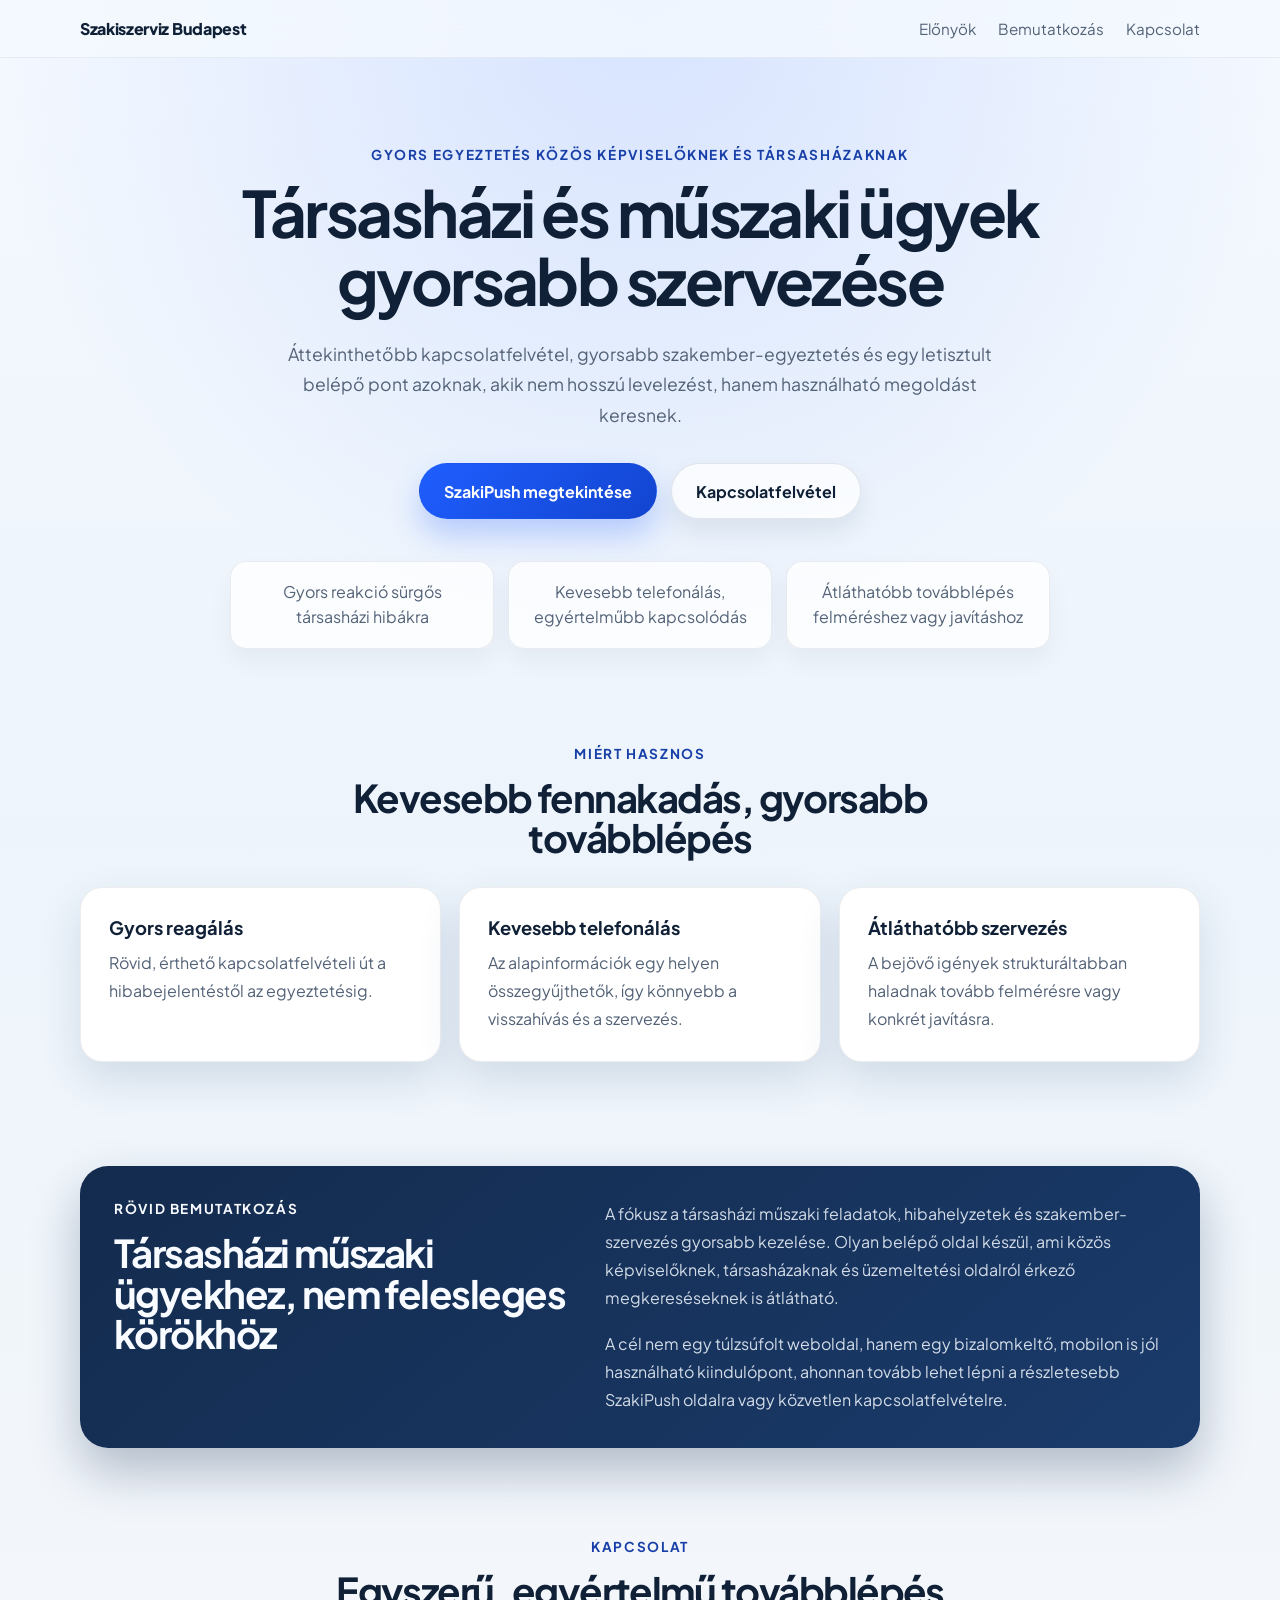
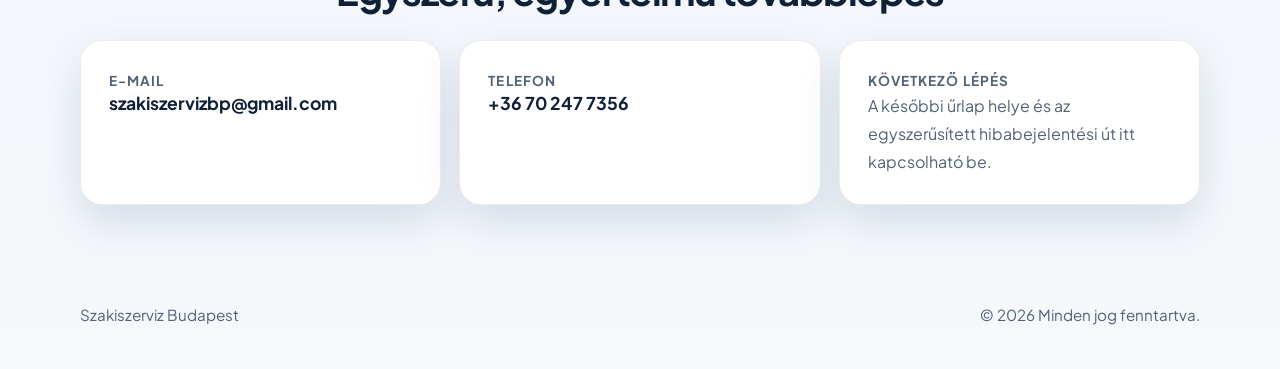
==== index.html @ 0ad92636 "Finalize initial user site for borsiimre60.github.io" ====
<!DOCTYPE html>
<html lang="hu">
<head>
  <meta charset="UTF-8">
  <meta name="viewport" content="width=device-width, initial-scale=1.0">
  <title>Szakiszerviz Budapest | Társasházi műszaki ügyek gyorsabb szervezése</title>
  <meta name="description" content="Letisztult bemutatkozó oldal közös képviselőknek, társasházaknak és gyors szakember-egyeztetéshez.">
  <link rel="preconnect" href="https://fonts.googleapis.com">
  <link rel="preconnect" href="https://fonts.gstatic.com" crossorigin>
  <link href="https://fonts.googleapis.com/css2?family=Plus+Jakarta+Sans:wght@400;500;600;700;800&display=swap" rel="stylesheet">
  <link rel="stylesheet" href="assets/css/style.css">
  <script defer src="assets/js/main.js"></script>
</head>
<body>
  <div class="page-shell">
    <header class="site-header">
      <div class="container header-row">
        <a class="brand" href="#hero">Szakiszerviz Budapest</a>
        <nav class="header-nav" aria-label="Fő navigáció">
          <a href="#elonyok">Előnyök</a>
          <a href="#bemutatkozas">Bemutatkozás</a>
          <a href="#kapcsolat">Kapcsolat</a>
        </nav>
      </div>
    </header>

    <main>
      <section class="hero" id="hero">
        <div class="container hero-inner">
          <p class="eyebrow">Gyors egyeztetés közös képviselőknek és társasházaknak</p>
          <h1>Társasházi és műszaki ügyek gyorsabb szervezése</h1>
          <p class="hero-copy">
            Áttekinthetőbb kapcsolatfelvétel, gyorsabb szakember-egyeztetés és egy letisztult belépő pont
            azoknak, akik nem hosszú levelezést, hanem használható megoldást keresnek.
          </p>

          <div class="hero-actions">
            <a class="button button-primary" data-link="szakipush" href="https://borsiimre60.github.io/szakipush-web/">SzakiPush megtekintése</a>
            <a class="button button-secondary" href="#kapcsolat">Kapcsolatfelvétel</a>
          </div>

          <ul class="hero-points" aria-label="Főbb előnyök">
            <li>Gyors reakció sürgős társasházi hibákra</li>
            <li>Kevesebb telefonálás, egyértelműbb kapcsolódás</li>
            <li>Átláthatóbb továbblépés felméréshez vagy javításhoz</li>
          </ul>
        </div>
      </section>

      <section class="section" id="elonyok">
        <div class="container">
          <div class="section-heading">
            <p class="section-label">Miért hasznos</p>
            <h2>Kevesebb fennakadás, gyorsabb továbblépés</h2>
          </div>

          <div class="feature-grid">
            <article class="feature-card">
              <h3>Gyors reagálás</h3>
              <p>Rövid, érthető kapcsolatfelvételi út a hibabejelentéstől az egyeztetésig.</p>
            </article>
            <article class="feature-card">
              <h3>Kevesebb telefonálás</h3>
              <p>Az alapinformációk egy helyen összegyűjthetők, így könnyebb a visszahívás és a szervezés.</p>
            </article>
            <article class="feature-card">
              <h3>Átláthatóbb szervezés</h3>
              <p>A bejövő igények strukturáltabban haladnak tovább felmérésre vagy konkrét javításra.</p>
            </article>
          </div>
        </div>
      </section>

      <section class="section section-contrast" id="bemutatkozas">
        <div class="container intro-grid">
          <div>
            <p class="section-label">Rövid bemutatkozás</p>
            <h2>Társasházi műszaki ügyekhez, nem felesleges körökhöz</h2>
          </div>
          <div class="intro-copy">
            <p>
              A fókusz a társasházi műszaki feladatok, hibahelyzetek és szakember-szervezés gyorsabb
              kezelése. Olyan belépő oldal készül, ami közös képviselőknek, társasházaknak és
              üzemeltetési oldalról érkező megkereséseknek is átlátható.
            </p>
            <p>
              A cél nem egy túlzsúfolt weboldal, hanem egy bizalomkeltő, mobilon is jól használható
              kiindulópont, ahonnan tovább lehet lépni a részletesebb SzakiPush oldalra vagy
              közvetlen kapcsolatfelvételre.
            </p>
          </div>
        </div>
      </section>

      <section class="section" id="kapcsolat">
        <div class="container">
          <div class="section-heading">
            <p class="section-label">Kapcsolat</p>
            <h2>Egyszerű, egyértelmű továbblépés</h2>
          </div>

          <div class="contact-grid">
            <article class="contact-card">
              <p class="contact-label">E-mail</p>
              <a href="mailto:szakiszervizbp@gmail.com">szakiszervizbp@gmail.com</a>
            </article>
            <article class="contact-card">
              <p class="contact-label">Telefon</p>
              <a href="tel:+36702477356">+36 70 247 7356</a>
            </article>
            <article class="contact-card">
              <p class="contact-label">Következő lépés</p>
              <p>A későbbi űrlap helye és az egyszerűsített hibabejelentési út itt kapcsolható be.</p>
            </article>
          </div>
        </div>
      </section>
    </main>

    <footer class="site-footer">
      <div class="container footer-row">
        <p>Szakiszerviz Budapest</p>
        <p>&copy; <span id="current-year"></span> Minden jog fenntartva.</p>
      </div>
    </footer>
  </div>
</body>
</html>
---- assets/css/style.css ----
html {
  scroll-behavior: smooth;
}

:root {
  --bg: #edf4fb;
  --bg-soft: #f7fafc;
  --surface: #ffffff;
  --surface-strong: #0f274a;
  --text: #102036;
  --muted: #536277;
  --line: rgba(16, 32, 54, 0.08);
  --primary: #1f5eff;
  --primary-dark: #173fa7;
  --secondary: #e4edf9;
  --shadow: 0 18px 42px rgba(31, 61, 116, 0.14);
  --radius-xl: 28px;
  --radius-lg: 22px;
  --radius-md: 16px;
  --container: 1120px;
}

* {
  box-sizing: border-box;
}

body {
  margin: 0;
  font-family: "Plus Jakarta Sans", "Segoe UI", sans-serif;
  color: var(--text);
  background:
    radial-gradient(circle at top, rgba(108, 151, 255, 0.22), transparent 32%),
    linear-gradient(180deg, #f5f9ff 0%, var(--bg) 42%, #f6f8fb 100%);
}

a {
  color: inherit;
}

.page-shell {
  min-height: 100vh;
}

.container {
  width: min(calc(100% - 40px), var(--container));
  margin: 0 auto;
}

.site-header {
  position: sticky;
  top: 0;
  z-index: 10;
  backdrop-filter: blur(14px);
  background: rgba(245, 249, 255, 0.82);
  border-bottom: 1px solid rgba(16, 32, 54, 0.06);
}

.header-row {
  display: flex;
  align-items: center;
  justify-content: space-between;
  gap: 20px;
  padding: 18px 0;
}

.brand {
  font-weight: 800;
  text-decoration: none;
  letter-spacing: -0.02em;
}

.header-nav {
  display: flex;
  gap: 22px;
}

.header-nav a {
  color: var(--muted);
  font-size: 0.95rem;
  text-decoration: none;
}

.hero {
  padding: 88px 0 54px;
}

.hero-inner {
  max-width: 820px;
  text-align: center;
}

.eyebrow,
.section-label {
  margin: 0 0 16px;
  color: var(--primary-dark);
  font-size: 0.85rem;
  font-weight: 700;
  letter-spacing: 0.12em;
  text-transform: uppercase;
}

.hero h1,
.section-heading h2,
.intro-grid h2 {
  margin: 0;
  letter-spacing: -0.04em;
  line-height: 1.06;
}

.hero h1 {
  font-size: clamp(2.4rem, 5vw, 4.8rem);
}

.hero-copy {
  max-width: 720px;
  margin: 24px auto 0;
  color: var(--muted);
  font-size: 1.1rem;
  line-height: 1.75;
}

.hero-actions {
  display: flex;
  flex-wrap: wrap;
  justify-content: center;
  gap: 14px;
  margin-top: 32px;
}

.button {
  display: inline-flex;
  align-items: center;
  justify-content: center;
  min-height: 56px;
  padding: 0 24px;
  border-radius: 999px;
  border: 1px solid transparent;
  font-weight: 700;
  text-decoration: none;
  transition: transform 160ms ease, box-shadow 160ms ease, background-color 160ms ease;
}

.button:hover,
.button:focus-visible {
  transform: translateY(-1px);
}

.button-primary {
  color: #ffffff;
  background: linear-gradient(135deg, var(--primary) 0%, #1244cf 100%);
  box-shadow: 0 16px 30px rgba(31, 94, 255, 0.26);
}

.button-secondary {
  color: var(--text);
  background: rgba(255, 255, 255, 0.72);
  border-color: rgba(16, 32, 54, 0.1);
  box-shadow: 0 12px 24px rgba(16, 32, 54, 0.08);
}

.hero-points {
  display: grid;
  grid-template-columns: repeat(3, minmax(0, 1fr));
  gap: 14px;
  padding: 0;
  margin: 42px 0 0;
  list-style: none;
}

.hero-points li {
  padding: 18px 20px;
  border: 1px solid var(--line);
  border-radius: var(--radius-md);
  background: rgba(255, 255, 255, 0.76);
  box-shadow: 0 12px 24px rgba(16, 32, 54, 0.05);
  color: var(--muted);
  line-height: 1.55;
}

.section {
  padding: 42px 0 48px;
}

.section-contrast {
  padding-top: 56px;
}

.section-heading {
  text-align: center;
  max-width: 700px;
  margin: 0 auto 28px;
}

.section-heading h2,
.intro-grid h2 {
  font-size: clamp(1.9rem, 3vw, 3rem);
}

.feature-grid,
.contact-grid {
  display: grid;
  grid-template-columns: repeat(3, minmax(0, 1fr));
  gap: 18px;
}

.feature-card,
.contact-card {
  padding: 28px;
  border: 1px solid var(--line);
  border-radius: var(--radius-lg);
  background: var(--surface);
  box-shadow: var(--shadow);
}

.feature-card h3 {
  margin: 0 0 10px;
  font-size: 1.15rem;
}

.feature-card p,
.contact-card p,
.intro-copy p {
  margin: 0;
  color: var(--muted);
  line-height: 1.75;
}

.intro-grid {
  display: grid;
  grid-template-columns: minmax(0, 0.9fr) minmax(0, 1.1fr);
  gap: 32px;
  padding: 34px;
  border-radius: var(--radius-xl);
  background:
    linear-gradient(140deg, rgba(15, 39, 74, 0.98) 0%, rgba(22, 55, 104, 0.98) 100%);
  box-shadow: 0 24px 50px rgba(15, 39, 74, 0.28);
}

.intro-grid .section-label,
.intro-grid h2 {
  color: #f8fbff;
}

.intro-copy p {
  color: rgba(236, 242, 249, 0.88);
}

.intro-copy p + p {
  margin-top: 18px;
}

.contact-label {
  margin-bottom: 10px;
  font-size: 0.85rem;
  font-weight: 700;
  color: var(--primary-dark);
  text-transform: uppercase;
  letter-spacing: 0.08em;
}

.contact-card a {
  font-size: 1.1rem;
  font-weight: 700;
  text-decoration: none;
}

.site-footer {
  padding: 22px 0 30px;
}

.footer-row {
  display: flex;
  justify-content: space-between;
  gap: 18px;
  padding-top: 14px;
  color: var(--muted);
  font-size: 0.95rem;
}

@media (max-width: 900px) {
  .hero-points,
  .feature-grid,
  .contact-grid,
  .intro-grid {
    grid-template-columns: 1fr;
  }

  .header-row,
  .footer-row {
    flex-direction: column;
    align-items: flex-start;
  }

  .header-nav {
    flex-wrap: wrap;
    gap: 14px;
  }

  .hero {
    padding-top: 64px;
  }
}

@media (max-width: 640px) {
  .container {
    width: min(calc(100% - 28px), var(--container));
  }

  .hero-actions {
    flex-direction: column;
  }

  .button {
    width: 100%;
  }

  .feature-card,
  .contact-card,
  .intro-grid {
    padding: 22px;
  }
}
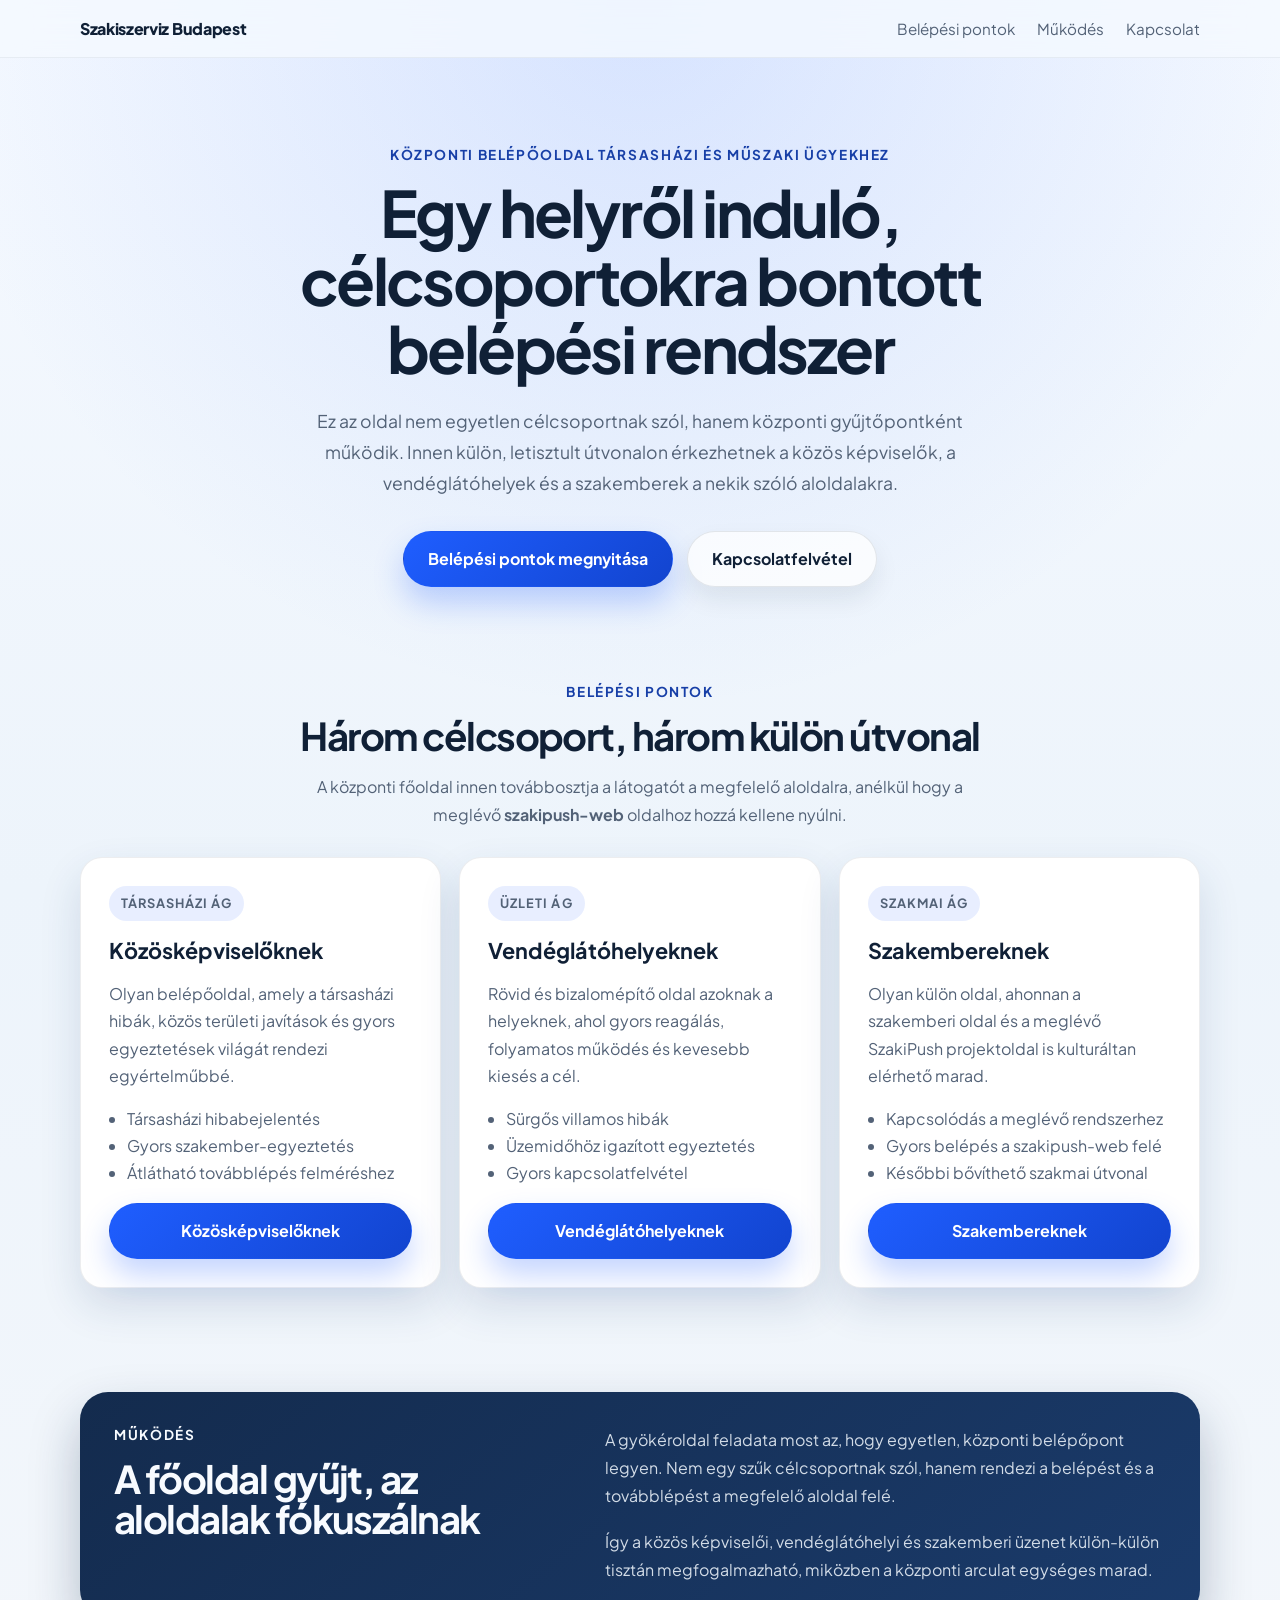
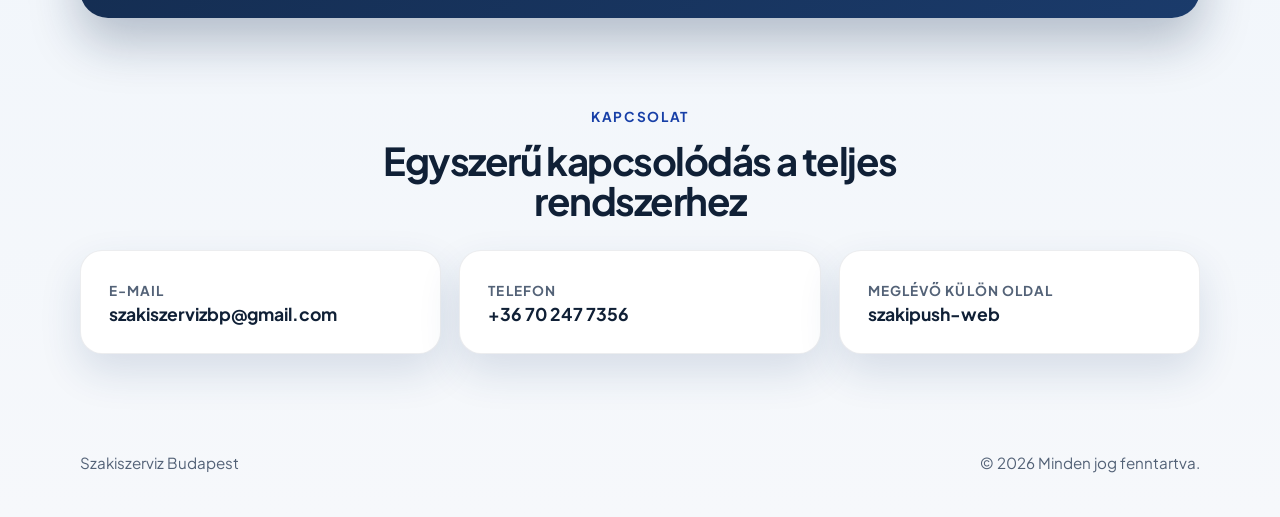
==== commit 90f11ee2: "Split user site into central hub and audience pages" ====
--- a/index.html
+++ b/index.html
@@ -3,8 +3,8 @@
 <head>
   <meta charset="UTF-8">
   <meta name="viewport" content="width=device-width, initial-scale=1.0">
-  <title>Szakiszerviz Budapest | Társasházi műszaki ügyek gyorsabb szervezése</title>
-  <meta name="description" content="Letisztult bemutatkozó oldal közös képviselőknek, társasházaknak és gyors szakember-egyeztetéshez.">
+  <title>Szakiszerviz Budapest | Központi belépőoldal</title>
+  <meta name="description" content="Központi belépőoldal közös képviselőknek, vendéglátóhelyeknek és szakembereknek, egységes belépési pontokkal.">
   <link rel="preconnect" href="https://fonts.googleapis.com">
   <link rel="preconnect" href="https://fonts.gstatic.com" crossorigin>
   <link href="https://fonts.googleapis.com/css2?family=Plus+Jakarta+Sans:wght@400;500;600;700;800&display=swap" rel="stylesheet">
@@ -17,8 +17,8 @@
       <div class="container header-row">
         <a class="brand" href="#hero">Szakiszerviz Budapest</a>
         <nav class="header-nav" aria-label="Fő navigáció">
-          <a href="#elonyok">Előnyök</a>
-          <a href="#bemutatkozas">Bemutatkozás</a>
+          <a href="#utvonalak">Belépési pontok</a>
+          <a href="#mukodes">Működés</a>
           <a href="#kapcsolat">Kapcsolat</a>
         </nav>
       </div>
@@ -27,66 +27,95 @@
     <main>
       <section class="hero" id="hero">
         <div class="container hero-inner">
-          <p class="eyebrow">Gyors egyeztetés közös képviselőknek és társasházaknak</p>
-          <h1>Társasházi és műszaki ügyek gyorsabb szervezése</h1>
+          <p class="eyebrow">Központi belépőoldal társasházi és műszaki ügyekhez</p>
+          <h1>Egy helyről induló, célcsoportokra bontott belépési rendszer</h1>
           <p class="hero-copy">
-            Áttekinthetőbb kapcsolatfelvétel, gyorsabb szakember-egyeztetés és egy letisztult belépő pont
-            azoknak, akik nem hosszú levelezést, hanem használható megoldást keresnek.
+            Ez az oldal nem egyetlen célcsoportnak szól, hanem központi gyűjtőpontként működik.
+            Innen külön, letisztult útvonalon érkezhetnek a közös képviselők, a vendéglátóhelyek
+            és a szakemberek a nekik szóló aloldalakra.
           </p>
 
           <div class="hero-actions">
-            <a class="button button-primary" data-link="szakipush" href="https://borsiimre60.github.io/szakipush-web/">SzakiPush megtekintése</a>
+            <a class="button button-primary" href="#utvonalak">Belépési pontok megnyitása</a>
             <a class="button button-secondary" href="#kapcsolat">Kapcsolatfelvétel</a>
           </div>
-
-          <ul class="hero-points" aria-label="Főbb előnyök">
-            <li>Gyors reakció sürgős társasházi hibákra</li>
-            <li>Kevesebb telefonálás, egyértelműbb kapcsolódás</li>
-            <li>Átláthatóbb továbblépés felméréshez vagy javításhoz</li>
-          </ul>
         </div>
       </section>
 
-      <section class="section" id="elonyok">
+      <section class="section" id="utvonalak">
         <div class="container">
           <div class="section-heading">
-            <p class="section-label">Miért hasznos</p>
-            <h2>Kevesebb fennakadás, gyorsabb továbblépés</h2>
+            <p class="section-label">Belépési pontok</p>
+            <h2>Három célcsoport, három külön útvonal</h2>
+            <p class="section-lead">
+              A központi főoldal innen továbbosztja a látogatót a megfelelő aloldalra, anélkül hogy a
+              meglévő <strong>szakipush-web</strong> oldalhoz hozzá kellene nyúlni.
+            </p>
           </div>
 
-          <div class="feature-grid">
-            <article class="feature-card">
-              <h3>Gyors reagálás</h3>
-              <p>Rövid, érthető kapcsolatfelvételi út a hibabejelentéstől az egyeztetésig.</p>
+          <div class="route-grid">
+            <article class="route-card">
+              <p class="route-tag">Társasházi ág</p>
+              <h3>Közösképviselőknek</h3>
+              <p>
+                Olyan belépőoldal, amely a társasházi hibák, közös területi javítások és gyors
+                egyeztetések világát rendezi egyértelműbbé.
+              </p>
+              <ul class="route-list">
+                <li>Társasházi hibabejelentés</li>
+                <li>Gyors szakember-egyeztetés</li>
+                <li>Átlátható továbblépés felméréshez</li>
+              </ul>
+              <a class="button button-primary" data-link="kozoskepviselok" href="https://borsiimre60.github.io/kozoskepviselok/">Közösképviselőknek</a>
             </article>
-            <article class="feature-card">
-              <h3>Kevesebb telefonálás</h3>
-              <p>Az alapinformációk egy helyen összegyűjthetők, így könnyebb a visszahívás és a szervezés.</p>
+
+            <article class="route-card">
+              <p class="route-tag">Üzleti ág</p>
+              <h3>Vendéglátóhelyeknek</h3>
+              <p>
+                Rövid és bizalomépítő oldal azoknak a helyeknek, ahol gyors reagálás, folyamatos működés
+                és kevesebb kiesés a cél.
+              </p>
+              <ul class="route-list">
+                <li>Sürgős villamos hibák</li>
+                <li>Üzemidőhöz igazított egyeztetés</li>
+                <li>Gyors kapcsolatfelvétel</li>
+              </ul>
+              <a class="button button-primary" data-link="vendeglatohelyek" href="https://borsiimre60.github.io/vendeglatohelyek/">Vendéglátóhelyeknek</a>
             </article>
-            <article class="feature-card">
-              <h3>Átláthatóbb szervezés</h3>
-              <p>A bejövő igények strukturáltabban haladnak tovább felmérésre vagy konkrét javításra.</p>
+
+            <article class="route-card">
+              <p class="route-tag">Szakmai ág</p>
+              <h3>Szakembereknek</h3>
+              <p>
+                Olyan külön oldal, ahonnan a szakemberi oldal és a meglévő SzakiPush projektoldal is
+                kulturáltan elérhető marad.
+              </p>
+              <ul class="route-list">
+                <li>Kapcsolódás a meglévő rendszerhez</li>
+                <li>Gyors belépés a szakipush-web felé</li>
+                <li>Későbbi bővíthető szakmai útvonal</li>
+              </ul>
+              <a class="button button-primary" data-link="szakemberek" href="https://borsiimre60.github.io/szakemberek/">Szakembereknek</a>
             </article>
           </div>
         </div>
       </section>
 
-      <section class="section section-contrast" id="bemutatkozas">
+      <section class="section section-contrast" id="mukodes">
         <div class="container intro-grid">
           <div>
-            <p class="section-label">Rövid bemutatkozás</p>
-            <h2>Társasházi műszaki ügyekhez, nem felesleges körökhöz</h2>
+            <p class="section-label">Működés</p>
+            <h2>A főoldal gyűjt, az aloldalak fókuszálnak</h2>
           </div>
           <div class="intro-copy">
             <p>
-              A fókusz a társasházi műszaki feladatok, hibahelyzetek és szakember-szervezés gyorsabb
-              kezelése. Olyan belépő oldal készül, ami közös képviselőknek, társasházaknak és
-              üzemeltetési oldalról érkező megkereséseknek is átlátható.
+              A gyökéroldal feladata most az, hogy egyetlen, központi belépőpont legyen. Nem egy
+              szűk célcsoportnak szól, hanem rendezi a belépést és a továbblépést a megfelelő aloldal felé.
             </p>
             <p>
-              A cél nem egy túlzsúfolt weboldal, hanem egy bizalomkeltő, mobilon is jól használható
-              kiindulópont, ahonnan tovább lehet lépni a részletesebb SzakiPush oldalra vagy
-              közvetlen kapcsolatfelvételre.
+              Így a közös képviselői, vendéglátóhelyi és szakemberi üzenet külön-külön tisztán
+              megfogalmazható, miközben a központi arculat egységes marad.
             </p>
           </div>
         </div>
@@ -96,7 +125,7 @@
         <div class="container">
           <div class="section-heading">
             <p class="section-label">Kapcsolat</p>
-            <h2>Egyszerű, egyértelmű továbblépés</h2>
+            <h2>Egyszerű kapcsolódás a teljes rendszerhez</h2>
           </div>
 
           <div class="contact-grid">
@@ -109,8 +138,8 @@
               <a href="tel:+36702477356">+36 70 247 7356</a>
             </article>
             <article class="contact-card">
-              <p class="contact-label">Következő lépés</p>
-              <p>A későbbi űrlap helye és az egyszerűsített hibabejelentési út itt kapcsolható be.</p>
+              <p class="contact-label">Meglévő külön oldal</p>
+              <a data-link="szakipush" href="https://borsiimre60.github.io/szakipush-web/">szakipush-web</a>
             </article>
           </div>
         </div>
--- a/assets/css/style.css
+++ b/assets/css/style.css
@@ -191,11 +191,18 @@
   margin: 0 auto 28px;
 }
 
+.section-lead {
+  margin: 16px auto 0;
+  color: var(--muted);
+  line-height: 1.75;
+}
+
 .section-heading h2,
 .intro-grid h2 {
   font-size: clamp(1.9rem, 3vw, 3rem);
 }
 
+.route-grid,
 .feature-grid,
 .contact-grid {
   display: grid;
@@ -203,6 +210,7 @@
   gap: 18px;
 }
 
+.route-card,
 .feature-card,
 .contact-card {
   padding: 28px;
@@ -210,6 +218,48 @@
   border-radius: var(--radius-lg);
   background: var(--surface);
   box-shadow: var(--shadow);
+}
+
+.route-card {
+  display: flex;
+  flex-direction: column;
+  gap: 16px;
+}
+
+.route-card h3 {
+  margin: 0;
+  font-size: 1.35rem;
+}
+
+.route-card p {
+  margin: 0;
+  color: var(--muted);
+  line-height: 1.7;
+}
+
+.route-tag {
+  display: inline-flex;
+  align-self: flex-start;
+  padding: 7px 12px;
+  border-radius: 999px;
+  background: rgba(31, 94, 255, 0.1);
+  color: var(--primary-dark);
+  font-size: 0.8rem;
+  font-weight: 700;
+  letter-spacing: 0.08em;
+  text-transform: uppercase;
+}
+
+.route-list,
+.bullet-list {
+  margin: 0;
+  padding-left: 18px;
+  color: var(--muted);
+  line-height: 1.7;
+}
+
+.route-card .button {
+  margin-top: auto;
 }
 
 .feature-card h3 {
@@ -264,6 +314,93 @@
   text-decoration: none;
 }
 
+.page-hero {
+  padding: 76px 0 38px;
+}
+
+.page-hero-inner {
+  max-width: 840px;
+}
+
+.back-link {
+  display: inline-flex;
+  margin-bottom: 18px;
+  color: var(--primary-dark);
+  font-weight: 700;
+  text-decoration: none;
+}
+
+.page-kicker {
+  margin: 0 0 14px;
+  color: var(--primary-dark);
+  font-size: 0.85rem;
+  font-weight: 700;
+  letter-spacing: 0.12em;
+  text-transform: uppercase;
+}
+
+.page-title {
+  margin: 0;
+  font-size: clamp(2.2rem, 4vw, 4rem);
+  letter-spacing: -0.04em;
+  line-height: 1.08;
+}
+
+.page-copy {
+  max-width: 760px;
+  margin: 20px 0 0;
+  color: var(--muted);
+  font-size: 1.08rem;
+  line-height: 1.8;
+}
+
+.split-panel {
+  display: grid;
+  grid-template-columns: minmax(0, 1.05fr) minmax(0, 0.95fr);
+  gap: 24px;
+}
+
+.panel-card,
+.cta-panel {
+  padding: 30px;
+  border: 1px solid var(--line);
+  border-radius: var(--radius-lg);
+  background: rgba(255, 255, 255, 0.84);
+  box-shadow: var(--shadow);
+}
+
+.panel-card h3,
+.cta-panel h3 {
+  margin: 0 0 14px;
+  font-size: 1.28rem;
+}
+
+.panel-card p,
+.cta-panel p {
+  margin: 0;
+  color: var(--muted);
+  line-height: 1.75;
+}
+
+.button-row {
+  display: flex;
+  flex-wrap: wrap;
+  gap: 14px;
+  margin-top: 22px;
+}
+
+.button-ghost {
+  color: var(--primary-dark);
+  background: rgba(31, 94, 255, 0.08);
+  border-color: rgba(31, 94, 255, 0.12);
+}
+
+.mini-note {
+  margin-top: 14px;
+  color: var(--muted);
+  font-size: 0.95rem;
+}
+
 .site-footer {
   padding: 22px 0 30px;
 }
@@ -279,8 +416,10 @@
 
 @media (max-width: 900px) {
   .hero-points,
+  .route-grid,
   .feature-grid,
   .contact-grid,
+  .split-panel,
   .intro-grid {
     grid-template-columns: 1fr;
   }
@@ -299,6 +438,10 @@
   .hero {
     padding-top: 64px;
   }
+
+  .page-hero {
+    padding-top: 58px;
+  }
 }
 
 @media (max-width: 640px) {
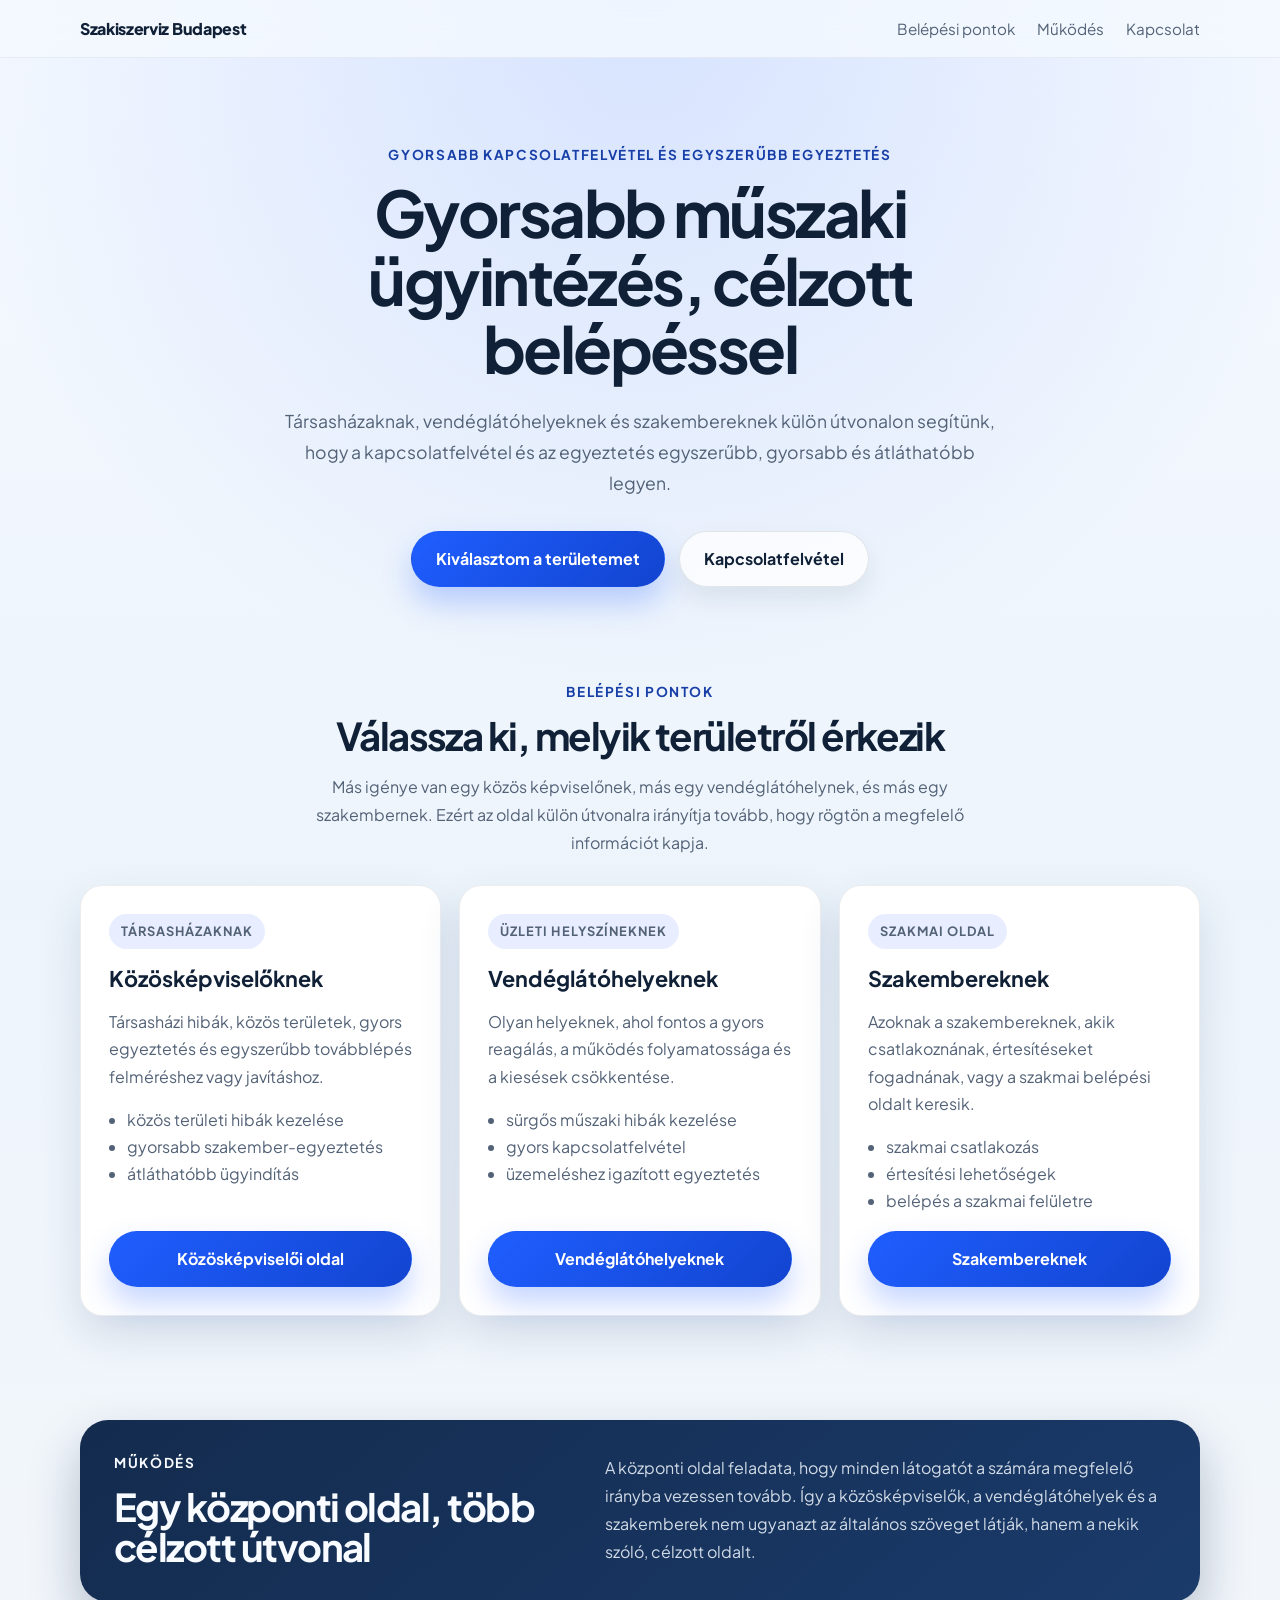
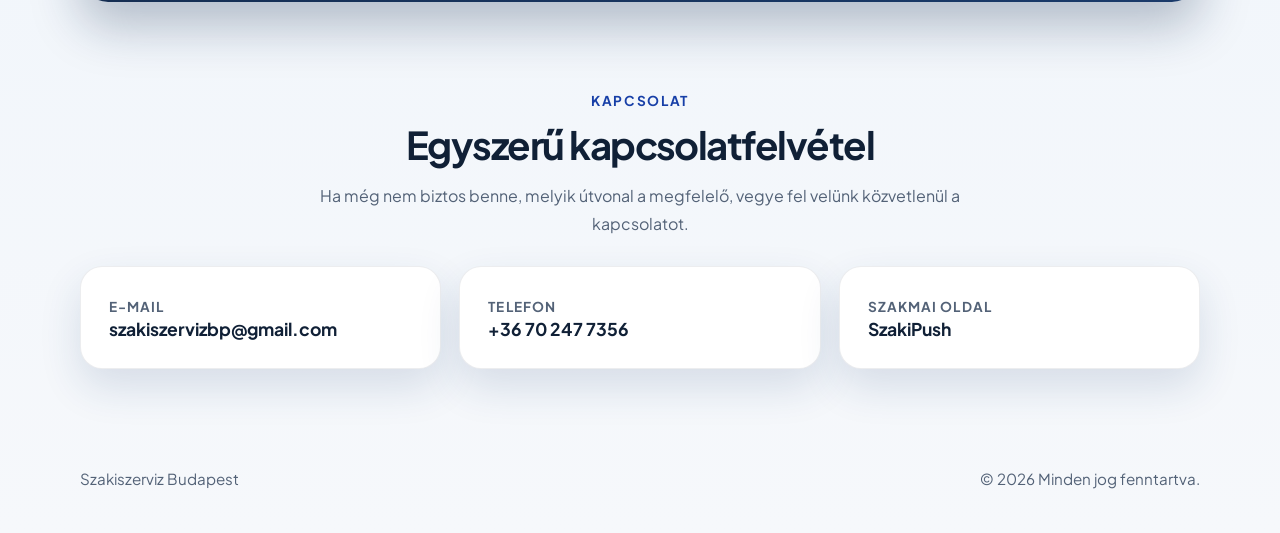
==== commit 6fea8e12: "Rewrite home page copy for clearer customer messaging" ====
--- a/index.html
+++ b/index.html
@@ -3,8 +3,8 @@
 <head>
   <meta charset="UTF-8">
   <meta name="viewport" content="width=device-width, initial-scale=1.0">
-  <title>Szakiszerviz Budapest | Központi belépőoldal</title>
-  <meta name="description" content="Központi belépőoldal közös képviselőknek, vendéglátóhelyeknek és szakembereknek, egységes belépési pontokkal.">
+  <title>Szakiszerviz Budapest | Gyorsabb műszaki ügyintézés</title>
+  <meta name="description" content="Társasházaknak, vendéglátóhelyeknek és szakembereknek külön útvonalon segítünk, hogy a kapcsolatfelvétel és az egyeztetés egyszerűbb legyen.">
   <link rel="preconnect" href="https://fonts.googleapis.com">
   <link rel="preconnect" href="https://fonts.gstatic.com" crossorigin>
   <link href="https://fonts.googleapis.com/css2?family=Plus+Jakarta+Sans:wght@400;500;600;700;800&display=swap" rel="stylesheet">
@@ -27,16 +27,15 @@
     <main>
       <section class="hero" id="hero">
         <div class="container hero-inner">
-          <p class="eyebrow">Központi belépőoldal társasházi és műszaki ügyekhez</p>
-          <h1>Egy helyről induló, célcsoportokra bontott belépési rendszer</h1>
+          <p class="eyebrow">Gyorsabb kapcsolatfelvétel és egyszerűbb egyeztetés</p>
+          <h1>Gyorsabb műszaki ügyintézés, célzott belépéssel</h1>
           <p class="hero-copy">
-            Ez az oldal nem egyetlen célcsoportnak szól, hanem központi gyűjtőpontként működik.
-            Innen külön, letisztult útvonalon érkezhetnek a közös képviselők, a vendéglátóhelyek
-            és a szakemberek a nekik szóló aloldalakra.
+            Társasházaknak, vendéglátóhelyeknek és szakembereknek külön útvonalon segítünk,
+            hogy a kapcsolatfelvétel és az egyeztetés egyszerűbb, gyorsabb és átláthatóbb legyen.
           </p>
 
           <div class="hero-actions">
-            <a class="button button-primary" href="#utvonalak">Belépési pontok megnyitása</a>
+            <a class="button button-primary" href="#utvonalak">Kiválasztom a területemet</a>
             <a class="button button-secondary" href="#kapcsolat">Kapcsolatfelvétel</a>
           </div>
         </div>
@@ -46,55 +45,55 @@
         <div class="container">
           <div class="section-heading">
             <p class="section-label">Belépési pontok</p>
-            <h2>Három célcsoport, három külön útvonal</h2>
+            <h2>Válassza ki, melyik területről érkezik</h2>
             <p class="section-lead">
-              A központi főoldal innen továbbosztja a látogatót a megfelelő aloldalra, anélkül hogy a
-              meglévő <strong>szakipush-web</strong> oldalhoz hozzá kellene nyúlni.
+              Más igénye van egy közös képviselőnek, más egy vendéglátóhelynek, és más egy szakembernek.
+              Ezért az oldal külön útvonalra irányítja tovább, hogy rögtön a megfelelő információt kapja.
             </p>
           </div>
 
           <div class="route-grid">
             <article class="route-card">
-              <p class="route-tag">Társasházi ág</p>
+              <p class="route-tag">Társasházaknak</p>
               <h3>Közösképviselőknek</h3>
               <p>
-                Olyan belépőoldal, amely a társasházi hibák, közös területi javítások és gyors
-                egyeztetések világát rendezi egyértelműbbé.
+                Társasházi hibák, közös területek, gyors egyeztetés és egyszerűbb továbblépés
+                felméréshez vagy javításhoz.
               </p>
               <ul class="route-list">
-                <li>Társasházi hibabejelentés</li>
-                <li>Gyors szakember-egyeztetés</li>
-                <li>Átlátható továbblépés felméréshez</li>
+                <li>közös területi hibák kezelése</li>
+                <li>gyorsabb szakember-egyeztetés</li>
+                <li>átláthatóbb ügyindítás</li>
               </ul>
-              <a class="button button-primary" data-link="kozoskepviselok" href="https://borsiimre60.github.io/kozoskepviselok/">Közösképviselőknek</a>
+              <a class="button button-primary" data-link="kozoskepviselok" href="https://borsiimre60.github.io/kozoskepviselok/">Közösképviselői oldal</a>
             </article>
 
             <article class="route-card">
-              <p class="route-tag">Üzleti ág</p>
+              <p class="route-tag">Üzleti helyszíneknek</p>
               <h3>Vendéglátóhelyeknek</h3>
               <p>
-                Rövid és bizalomépítő oldal azoknak a helyeknek, ahol gyors reagálás, folyamatos működés
-                és kevesebb kiesés a cél.
+                Olyan helyeknek, ahol fontos a gyors reagálás, a működés folyamatossága és a kiesések
+                csökkentése.
               </p>
               <ul class="route-list">
-                <li>Sürgős villamos hibák</li>
-                <li>Üzemidőhöz igazított egyeztetés</li>
-                <li>Gyors kapcsolatfelvétel</li>
+                <li>sürgős műszaki hibák kezelése</li>
+                <li>gyors kapcsolatfelvétel</li>
+                <li>üzemeléshez igazított egyeztetés</li>
               </ul>
               <a class="button button-primary" data-link="vendeglatohelyek" href="https://borsiimre60.github.io/vendeglatohelyek/">Vendéglátóhelyeknek</a>
             </article>
 
             <article class="route-card">
-              <p class="route-tag">Szakmai ág</p>
+              <p class="route-tag">Szakmai oldal</p>
               <h3>Szakembereknek</h3>
               <p>
-                Olyan külön oldal, ahonnan a szakemberi oldal és a meglévő SzakiPush projektoldal is
-                kulturáltan elérhető marad.
+                Azoknak a szakembereknek, akik csatlakoznának, értesítéseket fogadnának, vagy a
+                szakmai belépési oldalt keresik.
               </p>
               <ul class="route-list">
-                <li>Kapcsolódás a meglévő rendszerhez</li>
-                <li>Gyors belépés a szakipush-web felé</li>
-                <li>Későbbi bővíthető szakmai útvonal</li>
+                <li>szakmai csatlakozás</li>
+                <li>értesítési lehetőségek</li>
+                <li>belépés a szakmai felületre</li>
               </ul>
               <a class="button button-primary" data-link="szakemberek" href="https://borsiimre60.github.io/szakemberek/">Szakembereknek</a>
             </article>
@@ -106,16 +105,13 @@
         <div class="container intro-grid">
           <div>
             <p class="section-label">Működés</p>
-            <h2>A főoldal gyűjt, az aloldalak fókuszálnak</h2>
+            <h2>Egy központi oldal, több célzott útvonal</h2>
           </div>
           <div class="intro-copy">
             <p>
-              A gyökéroldal feladata most az, hogy egyetlen, központi belépőpont legyen. Nem egy
-              szűk célcsoportnak szól, hanem rendezi a belépést és a továbblépést a megfelelő aloldal felé.
-            </p>
-            <p>
-              Így a közös képviselői, vendéglátóhelyi és szakemberi üzenet külön-külön tisztán
-              megfogalmazható, miközben a központi arculat egységes marad.
+              A központi oldal feladata, hogy minden látogatót a számára megfelelő irányba vezessen tovább.
+              Így a közösképviselők, a vendéglátóhelyek és a szakemberek nem ugyanazt az általános
+              szöveget látják, hanem a nekik szóló, célzott oldalt.
             </p>
           </div>
         </div>
@@ -125,7 +121,10 @@
         <div class="container">
           <div class="section-heading">
             <p class="section-label">Kapcsolat</p>
-            <h2>Egyszerű kapcsolódás a teljes rendszerhez</h2>
+            <h2>Egyszerű kapcsolatfelvétel</h2>
+            <p class="section-lead">
+              Ha még nem biztos benne, melyik útvonal a megfelelő, vegye fel velünk közvetlenül a kapcsolatot.
+            </p>
           </div>
 
           <div class="contact-grid">
@@ -138,8 +137,8 @@
               <a href="tel:+36702477356">+36 70 247 7356</a>
             </article>
             <article class="contact-card">
-              <p class="contact-label">Meglévő külön oldal</p>
-              <a data-link="szakipush" href="https://borsiimre60.github.io/szakipush-web/">szakipush-web</a>
+              <p class="contact-label">Szakmai oldal</p>
+              <a data-link="szakipush" href="https://borsiimre60.github.io/szakipush-web/">SzakiPush</a>
             </article>
           </div>
         </div>
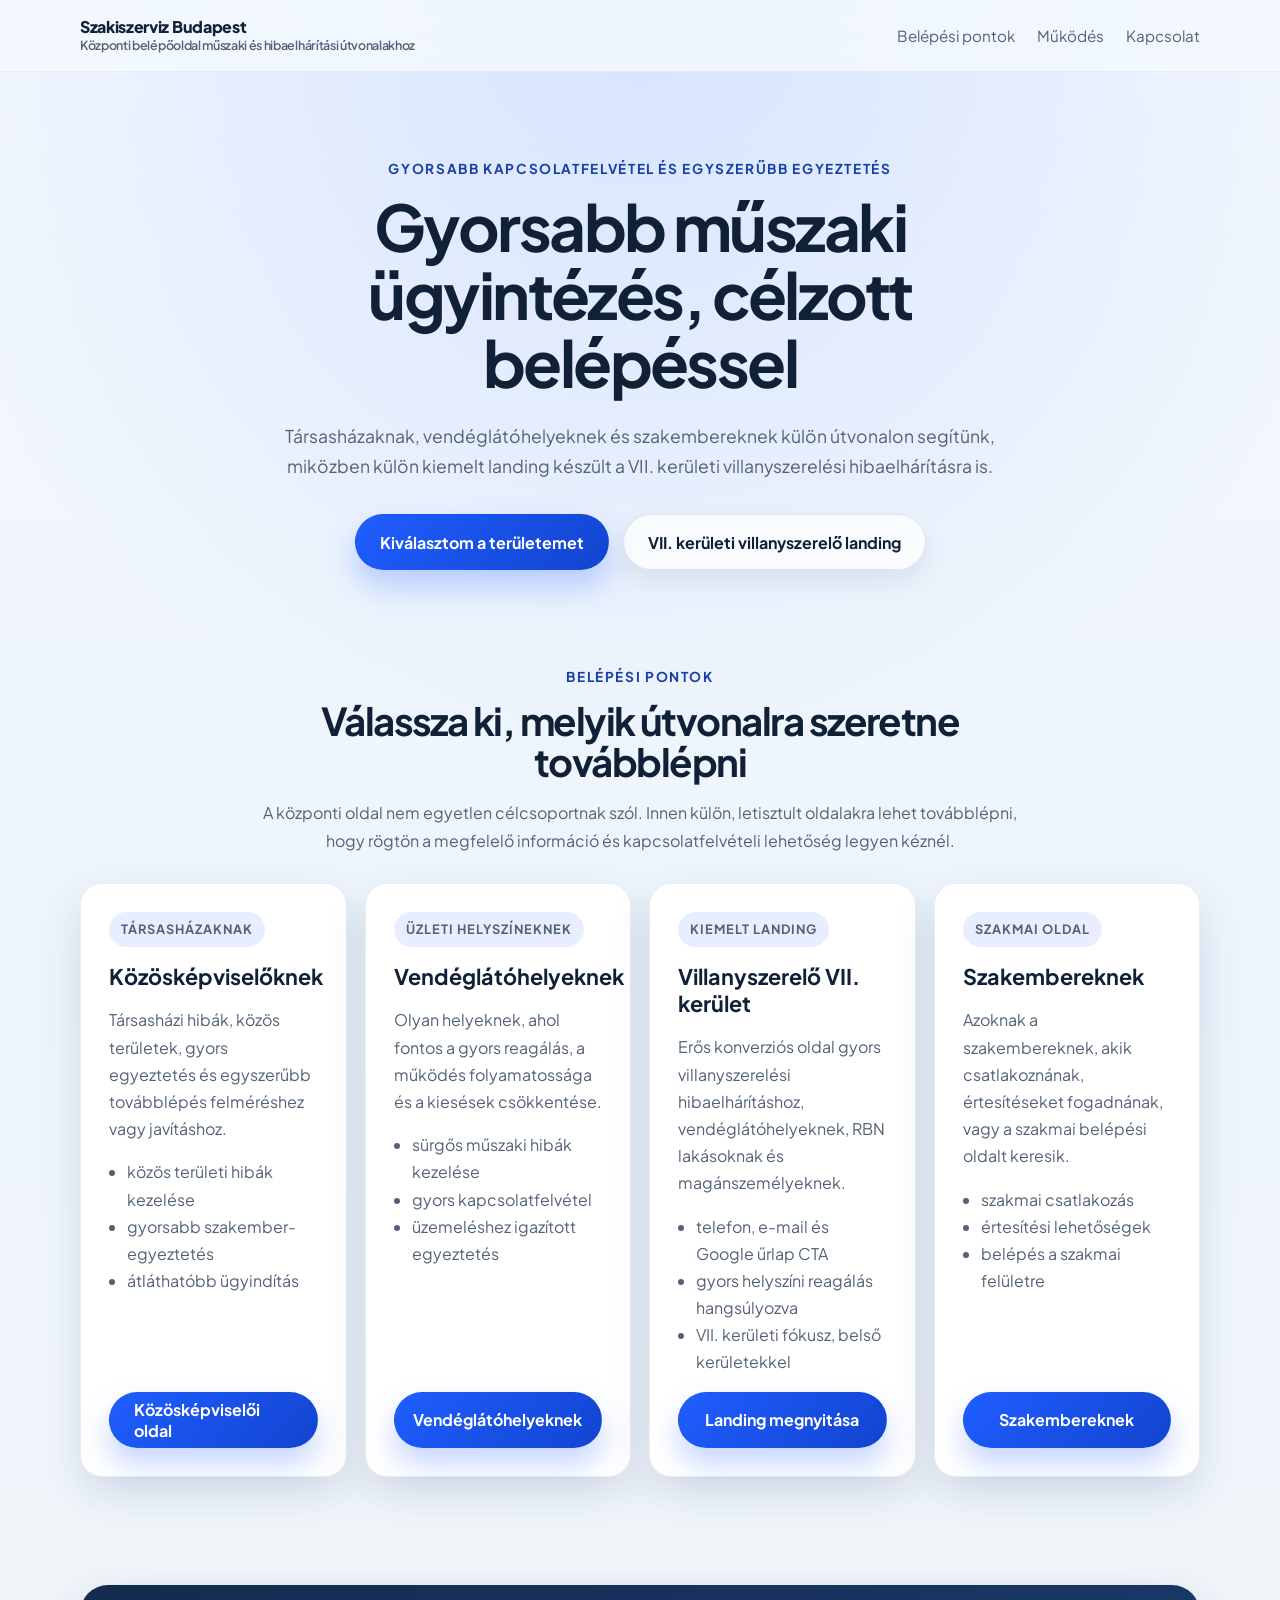
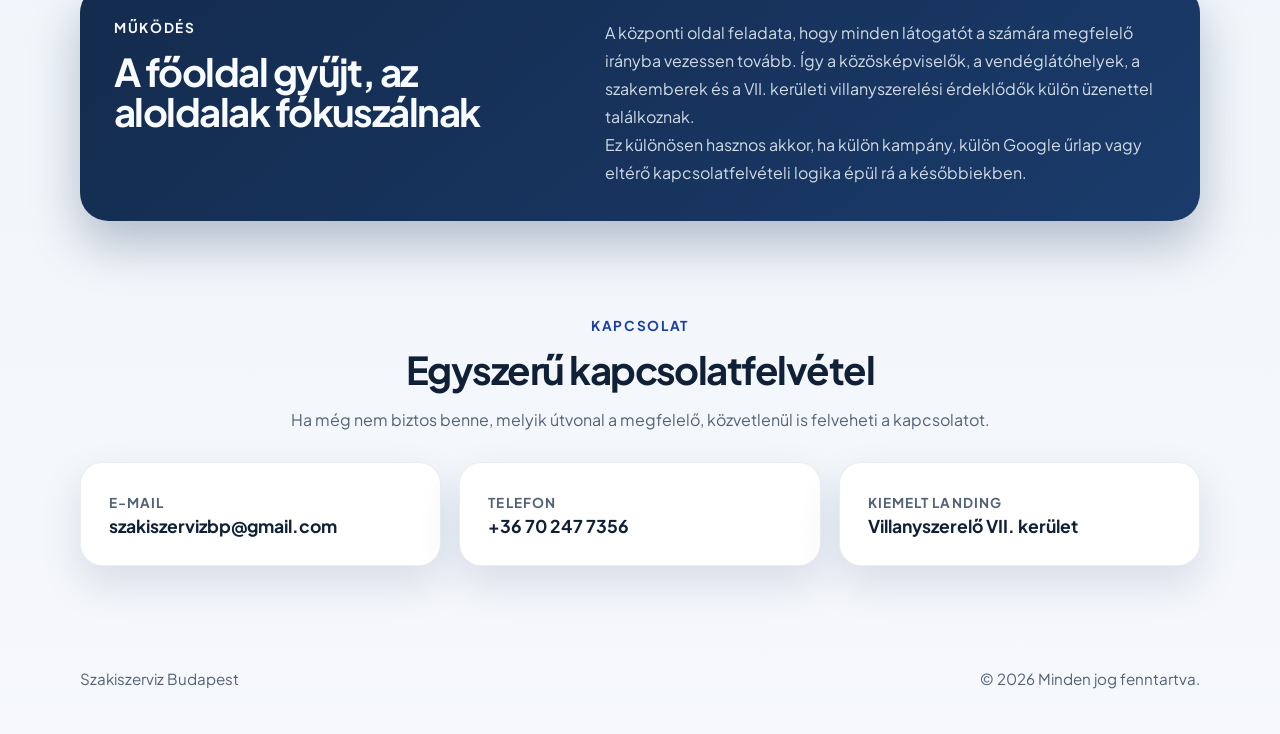
==== commit b96f7410: "Add VII. district electrician landing page" ====
--- a/index.html
+++ b/index.html
@@ -4,18 +4,24 @@
   <meta charset="UTF-8">
   <meta name="viewport" content="width=device-width, initial-scale=1.0">
   <title>Szakiszerviz Budapest | Gyorsabb műszaki ügyintézés</title>
-  <meta name="description" content="Társasházaknak, vendéglátóhelyeknek és szakembereknek külön útvonalon segítünk, hogy a kapcsolatfelvétel és az egyeztetés egyszerűbb legyen.">
+  <meta name="description" content="Társasházaknak, vendéglátóhelyeknek, szakembereknek és külön VII. kerületi villanyszerelő landing oldal felé vezető központi belépőpont.">
+  <link rel="icon" href="/favicon.svg" type="image/svg+xml">
   <link rel="preconnect" href="https://fonts.googleapis.com">
   <link rel="preconnect" href="https://fonts.gstatic.com" crossorigin>
   <link href="https://fonts.googleapis.com/css2?family=Plus+Jakarta+Sans:wght@400;500;600;700;800&display=swap" rel="stylesheet">
-  <link rel="stylesheet" href="assets/css/style.css">
-  <script defer src="assets/js/main.js"></script>
+  <link rel="stylesheet" href="/assets/css/style.css">
+  <script defer src="/assets/js/main.js"></script>
 </head>
 <body>
   <div class="page-shell">
     <header class="site-header">
       <div class="container header-row">
-        <a class="brand" href="#hero">Szakiszerviz Budapest</a>
+        <a class="brand" href="#hero">
+          <span class="brand-copy">
+            <span class="brand-name">Szakiszerviz Budapest</span>
+            <span class="brand-subtitle">Központi belépőoldal műszaki és hibaelhárítási útvonalakhoz</span>
+          </span>
+        </a>
         <nav class="header-nav" aria-label="Fő navigáció">
           <a href="#utvonalak">Belépési pontok</a>
           <a href="#mukodes">Működés</a>
@@ -31,12 +37,12 @@
           <h1>Gyorsabb műszaki ügyintézés, célzott belépéssel</h1>
           <p class="hero-copy">
             Társasházaknak, vendéglátóhelyeknek és szakembereknek külön útvonalon segítünk,
-            hogy a kapcsolatfelvétel és az egyeztetés egyszerűbb, gyorsabb és átláthatóbb legyen.
+            miközben külön kiemelt landing készült a VII. kerületi villanyszerelési hibaelhárításra is.
           </p>
 
           <div class="hero-actions">
             <a class="button button-primary" href="#utvonalak">Kiválasztom a területemet</a>
-            <a class="button button-secondary" href="#kapcsolat">Kapcsolatfelvétel</a>
+            <a class="button button-secondary" data-link="villanyszereloVii" href="/villanyszerelo-vii/">VII. kerületi villanyszerelő landing</a>
           </div>
         </div>
       </section>
@@ -45,10 +51,10 @@
         <div class="container">
           <div class="section-heading">
             <p class="section-label">Belépési pontok</p>
-            <h2>Válassza ki, melyik területről érkezik</h2>
+            <h2>Válassza ki, melyik útvonalra szeretne továbblépni</h2>
             <p class="section-lead">
-              Más igénye van egy közös képviselőnek, más egy vendéglátóhelynek, és más egy szakembernek.
-              Ezért az oldal külön útvonalra irányítja tovább, hogy rögtön a megfelelő információt kapja.
+              A központi oldal nem egyetlen célcsoportnak szól. Innen külön, letisztult oldalakra
+              lehet továbblépni, hogy rögtön a megfelelő információ és kapcsolatfelvételi lehetőség legyen kéznél.
             </p>
           </div>
 
@@ -65,7 +71,7 @@
                 <li>gyorsabb szakember-egyeztetés</li>
                 <li>átláthatóbb ügyindítás</li>
               </ul>
-              <a class="button button-primary" data-link="kozoskepviselok" href="https://borsiimre60.github.io/kozoskepviselok/">Közösképviselői oldal</a>
+              <a class="button button-primary" data-link="kozoskepviselok" href="/kozoskepviselok/">Közösképviselői oldal</a>
             </article>
 
             <article class="route-card">
@@ -80,7 +86,22 @@
                 <li>gyors kapcsolatfelvétel</li>
                 <li>üzemeléshez igazított egyeztetés</li>
               </ul>
-              <a class="button button-primary" data-link="vendeglatohelyek" href="https://borsiimre60.github.io/vendeglatohelyek/">Vendéglátóhelyeknek</a>
+              <a class="button button-primary" data-link="vendeglatohelyek" href="/vendeglatohelyek/">Vendéglátóhelyeknek</a>
+            </article>
+
+            <article class="route-card">
+              <p class="route-tag">Kiemelt landing</p>
+              <h3>Villanyszerelő VII. kerület</h3>
+              <p>
+                Erős konverziós oldal gyors villanyszerelési hibaelhárításhoz, vendéglátóhelyeknek,
+                RBN lakásoknak és magánszemélyeknek.
+              </p>
+              <ul class="route-list">
+                <li>telefon, e-mail és Google űrlap CTA</li>
+                <li>gyors helyszíni reagálás hangsúlyozva</li>
+                <li>VII. kerületi fókusz, belső kerületekkel</li>
+              </ul>
+              <a class="button button-primary" data-link="villanyszereloVii" href="/villanyszerelo-vii/">Landing megnyitása</a>
             </article>
 
             <article class="route-card">
@@ -95,7 +116,7 @@
                 <li>értesítési lehetőségek</li>
                 <li>belépés a szakmai felületre</li>
               </ul>
-              <a class="button button-primary" data-link="szakemberek" href="https://borsiimre60.github.io/szakemberek/">Szakembereknek</a>
+              <a class="button button-primary" data-link="szakemberek" href="/szakemberek/">Szakembereknek</a>
             </article>
           </div>
         </div>
@@ -105,13 +126,17 @@
         <div class="container intro-grid">
           <div>
             <p class="section-label">Működés</p>
-            <h2>Egy központi oldal, több célzott útvonal</h2>
+            <h2>A főoldal gyűjt, az aloldalak fókuszálnak</h2>
           </div>
           <div class="intro-copy">
             <p>
               A központi oldal feladata, hogy minden látogatót a számára megfelelő irányba vezessen tovább.
-              Így a közösképviselők, a vendéglátóhelyek és a szakemberek nem ugyanazt az általános
-              szöveget látják, hanem a nekik szóló, célzott oldalt.
+              Így a közösképviselők, a vendéglátóhelyek, a szakemberek és a VII. kerületi villanyszerelési
+              érdeklődők külön üzenettel találkoznak.
+            </p>
+            <p>
+              Ez különösen hasznos akkor, ha külön kampány, külön Google űrlap vagy eltérő kapcsolatfelvételi
+              logika épül rá a későbbiekben.
             </p>
           </div>
         </div>
@@ -123,7 +148,7 @@
             <p class="section-label">Kapcsolat</p>
             <h2>Egyszerű kapcsolatfelvétel</h2>
             <p class="section-lead">
-              Ha még nem biztos benne, melyik útvonal a megfelelő, vegye fel velünk közvetlenül a kapcsolatot.
+              Ha még nem biztos benne, melyik útvonal a megfelelő, közvetlenül is felveheti a kapcsolatot.
             </p>
           </div>
 
@@ -137,8 +162,8 @@
               <a href="tel:+36702477356">+36 70 247 7356</a>
             </article>
             <article class="contact-card">
-              <p class="contact-label">Szakmai oldal</p>
-              <a data-link="szakipush" href="https://borsiimre60.github.io/szakipush-web/">SzakiPush</a>
+              <p class="contact-label">Kiemelt landing</p>
+              <a data-link="villanyszereloVii" href="/villanyszerelo-vii/">Villanyszerelő VII. kerület</a>
             </article>
           </div>
         </div>
--- a/assets/css/style.css
+++ b/assets/css/style.css
@@ -14,9 +14,11 @@
   --primary-dark: #173fa7;
   --secondary: #e4edf9;
   --shadow: 0 18px 42px rgba(31, 61, 116, 0.14);
+  --shadow-soft: 0 16px 36px rgba(16, 32, 54, 0.08);
   --radius-xl: 28px;
   --radius-lg: 22px;
   --radius-md: 16px;
+  --radius-sm: 12px;
   --container: 1120px;
 }
 
@@ -33,8 +35,20 @@
     linear-gradient(180deg, #f5f9ff 0%, var(--bg) 42%, #f6f8fb 100%);
 }
 
+body.theme-villany {
+  background:
+    radial-gradient(circle at 16% 0%, rgba(255, 185, 76, 0.28), transparent 30%),
+    radial-gradient(circle at 90% 12%, rgba(29, 104, 201, 0.16), transparent 25%),
+    linear-gradient(180deg, #fffaf3 0%, #f5efe6 52%, #f7f1ea 100%);
+}
+
 a {
   color: inherit;
+}
+
+img {
+  max-width: 100%;
+  display: block;
 }
 
 .page-shell {
@@ -49,10 +63,15 @@
 .site-header {
   position: sticky;
   top: 0;
-  z-index: 10;
+  z-index: 30;
   backdrop-filter: blur(14px);
   background: rgba(245, 249, 255, 0.82);
   border-bottom: 1px solid rgba(16, 32, 54, 0.06);
+}
+
+.theme-villany .site-header {
+  background: rgba(255, 248, 239, 0.82);
+  border-bottom-color: rgba(26, 31, 38, 0.08);
 }
 
 .header-row {
@@ -64,11 +83,33 @@
 }
 
 .brand {
+  display: inline-flex;
+  align-items: center;
+  gap: 14px;
   font-weight: 800;
   text-decoration: none;
   letter-spacing: -0.02em;
 }
 
+.brand-copy {
+  display: flex;
+  flex-direction: column;
+  gap: 2px;
+}
+
+.brand-name {
+  font-size: 1rem;
+  font-weight: 800;
+  line-height: 1.1;
+}
+
+.brand-subtitle {
+  color: var(--muted);
+  font-size: 0.78rem;
+  font-weight: 600;
+  line-height: 1.25;
+}
+
 .header-nav {
   display: flex;
   gap: 22px;
@@ -85,7 +126,7 @@
 }
 
 .hero-inner {
-  max-width: 820px;
+  max-width: 860px;
   text-align: center;
 }
 
@@ -119,11 +160,16 @@
   line-height: 1.75;
 }
 
-.hero-actions {
+.hero-actions,
+.button-row,
+.cta-inline {
   display: flex;
   flex-wrap: wrap;
+  gap: 14px;
+}
+
+.hero-actions {
   justify-content: center;
-  gap: 14px;
   margin-top: 32px;
 }
 
@@ -137,7 +183,7 @@
   border: 1px solid transparent;
   font-weight: 700;
   text-decoration: none;
-  transition: transform 160ms ease, box-shadow 160ms ease, background-color 160ms ease;
+  transition: transform 180ms ease, box-shadow 180ms ease, background-color 180ms ease, border-color 180ms ease;
 }
 
 .button:hover,
@@ -156,6 +202,18 @@
   background: rgba(255, 255, 255, 0.72);
   border-color: rgba(16, 32, 54, 0.1);
   box-shadow: 0 12px 24px rgba(16, 32, 54, 0.08);
+}
+
+.button-ghost {
+  color: var(--primary-dark);
+  background: rgba(31, 94, 255, 0.08);
+  border-color: rgba(31, 94, 255, 0.12);
+}
+
+.button-accent {
+  color: #ffffff;
+  background: linear-gradient(135deg, #cf7a12 0%, #ffb43a 100%);
+  box-shadow: 0 16px 30px rgba(207, 122, 18, 0.24);
 }
 
 .hero-points {
@@ -178,7 +236,7 @@
 }
 
 .section {
-  padding: 42px 0 48px;
+  padding: 44px 0 52px;
 }
 
 .section-contrast {
@@ -187,7 +245,7 @@
 
 .section-heading {
   text-align: center;
-  max-width: 700px;
+  max-width: 760px;
   margin: 0 auto 28px;
 }
 
@@ -204,15 +262,38 @@
 
 .route-grid,
 .feature-grid,
+.contact-grid,
+.audience-grid,
+.service-grid {
+  display: grid;
+  gap: 18px;
+}
+
+.route-grid {
+  grid-template-columns: repeat(auto-fit, minmax(240px, 1fr));
+}
+
+.feature-grid,
 .contact-grid {
-  display: grid;
   grid-template-columns: repeat(3, minmax(0, 1fr));
-  gap: 18px;
+}
+
+.audience-grid {
+  grid-template-columns: repeat(3, minmax(0, 1fr));
+}
+
+.service-grid {
+  grid-template-columns: repeat(2, minmax(0, 1fr));
+  list-style: none;
+  padding: 0;
+  margin: 0;
 }
 
 .route-card,
 .feature-card,
-.contact-card {
+.contact-card,
+.audience-card,
+.service-item {
   padding: 28px;
   border: 1px solid var(--line);
   border-radius: var(--radius-lg);
@@ -226,18 +307,25 @@
   gap: 16px;
 }
 
-.route-card h3 {
+.route-card h3,
+.audience-card h3,
+.reference-card h3 {
   margin: 0;
   font-size: 1.35rem;
 }
 
-.route-card p {
+.route-card p,
+.audience-card p,
+.reference-card p,
+.service-item p {
   margin: 0;
   color: var(--muted);
   line-height: 1.7;
 }
 
-.route-tag {
+.route-tag,
+.panel-tag,
+.inline-tag {
   display: inline-flex;
   align-self: flex-start;
   padding: 7px 12px;
@@ -248,6 +336,13 @@
   font-weight: 700;
   letter-spacing: 0.08em;
   text-transform: uppercase;
+}
+
+.theme-villany .route-tag,
+.theme-villany .panel-tag,
+.theme-villany .inline-tag {
+  background: rgba(207, 122, 18, 0.12);
+  color: #9d5c10;
 }
 
 .route-list,
@@ -295,10 +390,6 @@
   color: rgba(236, 242, 249, 0.88);
 }
 
-.intro-copy p + p {
-  margin-top: 18px;
-}
-
 .contact-label {
   margin-bottom: 10px;
   font-size: 0.85rem;
@@ -319,7 +410,7 @@
 }
 
 .page-hero-inner {
-  max-width: 840px;
+  max-width: 860px;
 }
 
 .back-link {
@@ -354,14 +445,20 @@
   line-height: 1.8;
 }
 
-.split-panel {
+.split-panel,
+.contact-layout {
   display: grid;
   grid-template-columns: minmax(0, 1.05fr) minmax(0, 0.95fr);
   gap: 24px;
 }
 
 .panel-card,
-.cta-panel {
+.cta-panel,
+.reference-card,
+.form-card,
+.contact-panel,
+.response-card,
+.highlight-band {
   padding: 30px;
   border: 1px solid var(--line);
   border-radius: var(--radius-lg);
@@ -370,35 +467,53 @@
 }
 
 .panel-card h3,
-.cta-panel h3 {
+.cta-panel h3,
+.reference-card h3,
+.contact-panel h3,
+.form-card h3,
+.response-card h3 {
   margin: 0 0 14px;
   font-size: 1.28rem;
 }
 
 .panel-card p,
-.cta-panel p {
+.cta-panel p,
+.reference-card p,
+.contact-panel p,
+.form-card p,
+.response-card p {
   margin: 0;
   color: var(--muted);
   line-height: 1.75;
 }
 
-.button-row {
-  display: flex;
-  flex-wrap: wrap;
-  gap: 14px;
+.cta-panel-strong {
+  max-width: 760px;
+  margin: 0 auto;
+}
+
+.cta-panel-strong .button-row {
   margin-top: 22px;
-}
-
-.button-ghost {
-  color: var(--primary-dark);
-  background: rgba(31, 94, 255, 0.08);
-  border-color: rgba(31, 94, 255, 0.12);
-}
-
-.mini-note {
+  flex-direction: column;
+}
+
+.cta-panel-strong .button {
+  width: 100%;
+}
+
+.mini-note,
+.panel-note {
   margin-top: 14px;
   color: var(--muted);
   font-size: 0.95rem;
+}
+
+.compact-list {
+  margin-top: 18px;
+}
+
+.compact-list li + li {
+  margin-top: 6px;
 }
 
 .site-footer {
@@ -412,6 +527,470 @@
   padding-top: 14px;
   color: var(--muted);
   font-size: 0.95rem;
+}
+
+.landing-hero {
+  position: relative;
+  overflow: hidden;
+  padding: 86px 0 56px;
+}
+
+.landing-hero::before,
+.landing-hero::after {
+  content: "";
+  position: absolute;
+  inset: 0;
+  pointer-events: none;
+}
+
+.landing-hero::before {
+  background:
+    linear-gradient(115deg, rgba(14, 23, 38, 0.94) 0%, rgba(14, 23, 38, 0.84) 38%, rgba(14, 23, 38, 0.28) 100%);
+}
+
+.landing-hero::after {
+  background:
+    radial-gradient(circle at 78% 22%, rgba(255, 190, 76, 0.22), transparent 24%),
+    linear-gradient(90deg, transparent 0%, rgba(255, 181, 60, 0.12) 48%, transparent 100%);
+  transform: translateX(-8%);
+  animation: hero-glow 10s ease-in-out infinite alternate;
+}
+
+.landing-hero-grid {
+  position: relative;
+  z-index: 1;
+  display: grid;
+  grid-template-columns: minmax(0, 1.2fr) minmax(320px, 0.8fr);
+  gap: 34px;
+  align-items: end;
+}
+
+.landing-copy {
+  max-width: 720px;
+  color: #f6f7fb;
+}
+
+.landing-copy .page-kicker,
+.landing-copy .back-link {
+  color: rgba(255, 216, 149, 0.96);
+}
+
+.landing-copy h1 {
+  margin: 0;
+  font-family: "Space Grotesk", "Plus Jakarta Sans", sans-serif;
+  font-size: clamp(3rem, 6vw, 5.5rem);
+  line-height: 0.96;
+  letter-spacing: -0.06em;
+  max-width: 10.8ch;
+}
+
+.landing-copy .page-copy {
+  margin-top: 22px;
+  color: rgba(241, 245, 255, 0.8);
+}
+
+.landing-copy .hero-actions {
+  justify-content: flex-start;
+}
+
+.trust-inline {
+  display: flex;
+  flex-wrap: wrap;
+  gap: 10px;
+  margin: 28px 0 0;
+  padding: 0;
+  list-style: none;
+}
+
+.trust-inline li {
+  padding: 11px 15px;
+  border-radius: 999px;
+  border: 1px solid rgba(255, 255, 255, 0.14);
+  background: rgba(255, 255, 255, 0.06);
+  color: rgba(245, 247, 250, 0.92);
+  font-size: 0.96rem;
+  backdrop-filter: blur(10px);
+}
+
+.response-card {
+  position: relative;
+  overflow: hidden;
+  border-color: rgba(255, 181, 60, 0.16);
+  background:
+    linear-gradient(160deg, rgba(255, 248, 237, 0.94) 0%, rgba(255, 252, 246, 0.9) 100%);
+  box-shadow: 0 24px 48px rgba(18, 23, 31, 0.18);
+}
+
+.response-card::after {
+  content: "";
+  position: absolute;
+  inset: auto -14% -30% 38%;
+  height: 220px;
+  background: radial-gradient(circle, rgba(255, 182, 73, 0.24) 0%, rgba(255, 182, 73, 0) 70%);
+  animation: response-orbit 9s linear infinite;
+}
+
+.response-card > * {
+  position: relative;
+  z-index: 1;
+}
+
+.response-label {
+  display: inline-flex;
+  margin-bottom: 14px;
+  padding: 7px 12px;
+  border-radius: 999px;
+  background: rgba(255, 181, 60, 0.14);
+  color: #9d5c10;
+  font-size: 0.78rem;
+  font-weight: 700;
+  letter-spacing: 0.08em;
+  text-transform: uppercase;
+}
+
+.response-card h3,
+.response-card p {
+  color: #17202e;
+}
+
+.response-list,
+.reference-list {
+  margin: 18px 0 0;
+  padding: 0;
+  list-style: none;
+}
+
+.response-list li,
+.reference-list li {
+  position: relative;
+  padding-left: 18px;
+  color: var(--muted);
+  line-height: 1.7;
+}
+
+.response-list li + li,
+.reference-list li + li {
+  margin-top: 10px;
+}
+
+.response-list li::before,
+.reference-list li::before,
+.service-item::before {
+  content: "";
+  position: absolute;
+  left: 0;
+  top: 0.78em;
+  width: 8px;
+  height: 8px;
+  border-radius: 999px;
+  background: linear-gradient(135deg, #d27f15 0%, #ffbf57 100%);
+  transform: translateY(-50%);
+}
+
+.section-intro {
+  max-width: 760px;
+  margin-bottom: 28px;
+}
+
+.section-intro h2 {
+  margin: 0;
+  font-family: "Space Grotesk", "Plus Jakarta Sans", sans-serif;
+  font-size: clamp(2rem, 4vw, 3.5rem);
+  line-height: 1.02;
+  letter-spacing: -0.05em;
+}
+
+.section-intro p {
+  margin: 16px 0 0;
+  color: var(--muted);
+  line-height: 1.75;
+}
+
+.highlight-band {
+  display: grid;
+  grid-template-columns: minmax(0, 0.9fr) minmax(0, 1.1fr);
+  gap: 26px;
+  border-color: rgba(18, 26, 39, 0.05);
+  background:
+    linear-gradient(140deg, #161e2d 0%, #21334f 48%, #2f415a 100%);
+  box-shadow: 0 24px 48px rgba(18, 25, 37, 0.2);
+}
+
+.highlight-band .panel-tag,
+.highlight-band h2,
+.highlight-band p,
+.highlight-band li {
+  color: #eef2f9;
+}
+
+.highlight-band .panel-tag {
+  background: rgba(255, 182, 73, 0.16);
+  color: #ffcf8e;
+}
+
+.highlight-band p,
+.highlight-band li {
+  color: rgba(238, 242, 249, 0.84);
+}
+
+.highlight-band h2 {
+  margin: 0;
+  font-family: "Space Grotesk", "Plus Jakarta Sans", sans-serif;
+  font-size: clamp(2rem, 3.4vw, 3.2rem);
+  line-height: 1.04;
+  letter-spacing: -0.05em;
+}
+
+.highlight-band ul {
+  margin: 20px 0 0;
+  padding-left: 18px;
+}
+
+.highlight-band li + li {
+  margin-top: 10px;
+}
+
+.audience-card {
+  position: relative;
+  min-height: 100%;
+  background:
+    linear-gradient(180deg, rgba(255, 255, 255, 0.94) 0%, rgba(255, 250, 244, 0.92) 100%);
+}
+
+.audience-card::before {
+  content: "";
+  position: absolute;
+  inset: 0 auto 0 0;
+  width: 4px;
+  border-radius: 22px 0 0 22px;
+  background: linear-gradient(180deg, #d37b12 0%, #ffbd56 100%);
+}
+
+.audience-card p {
+  margin-top: 12px;
+}
+
+.service-item {
+  position: relative;
+  min-height: 100%;
+  padding-left: 46px;
+  box-shadow: var(--shadow-soft);
+}
+
+.reference-card {
+  background:
+    linear-gradient(180deg, rgba(255, 255, 255, 0.95) 0%, rgba(248, 248, 248, 0.95) 100%);
+}
+
+.reference-rail {
+  display: grid;
+  grid-template-columns: repeat(4, minmax(0, 1fr));
+  gap: 14px;
+  margin-top: 22px;
+}
+
+.reference-pill {
+  padding: 18px 20px;
+  border-radius: 18px;
+  border: 1px solid rgba(18, 27, 41, 0.08);
+  background: rgba(255, 255, 255, 0.86);
+  font-weight: 700;
+  text-align: center;
+  box-shadow: 0 12px 24px rgba(16, 24, 34, 0.06);
+}
+
+.contact-layout {
+  align-items: start;
+}
+
+.contact-panel {
+  position: sticky;
+  top: 104px;
+  background:
+    linear-gradient(180deg, rgba(255, 250, 243, 0.96) 0%, rgba(255, 255, 255, 0.94) 100%);
+  box-shadow: 0 18px 34px rgba(16, 24, 34, 0.08);
+}
+
+.quick-actions {
+  display: grid;
+  gap: 14px;
+  margin-top: 22px;
+}
+
+.quick-action {
+  padding: 16px 18px;
+  border-radius: 18px;
+  border: 1px solid rgba(18, 27, 41, 0.08);
+  background: rgba(255, 255, 255, 0.88);
+}
+
+.quick-action p {
+  margin-bottom: 6px;
+  font-size: 0.86rem;
+  font-weight: 700;
+  color: #9d5c10;
+  letter-spacing: 0.08em;
+  text-transform: uppercase;
+}
+
+.quick-action a {
+  font-size: 1.08rem;
+  font-weight: 700;
+  text-decoration: none;
+}
+
+.form-card {
+  background: rgba(255, 255, 255, 0.96);
+}
+
+.lead-form {
+  display: grid;
+  gap: 16px;
+  margin-top: 22px;
+}
+
+.form-grid {
+  display: grid;
+  grid-template-columns: repeat(2, minmax(0, 1fr));
+  gap: 16px;
+}
+
+.field {
+  display: grid;
+  gap: 8px;
+}
+
+.field-full {
+  grid-column: 1 / -1;
+}
+
+.field label,
+.legend {
+  font-size: 0.92rem;
+  font-weight: 700;
+}
+
+.field input,
+.field select,
+.field textarea {
+  width: 100%;
+  padding: 14px 15px;
+  border: 1px solid rgba(18, 27, 41, 0.12);
+  border-radius: 14px;
+  background: #fffdfa;
+  color: var(--text);
+  font: inherit;
+  transition: border-color 180ms ease, box-shadow 180ms ease;
+}
+
+.field input:focus,
+.field select:focus,
+.field textarea:focus {
+  outline: none;
+  border-color: rgba(207, 122, 18, 0.48);
+  box-shadow: 0 0 0 4px rgba(207, 122, 18, 0.12);
+}
+
+.field textarea {
+  min-height: 150px;
+  resize: vertical;
+}
+
+.radio-group {
+  display: flex;
+  flex-wrap: wrap;
+  gap: 12px;
+}
+
+.radio-option,
+.checkbox-option {
+  display: inline-flex;
+  align-items: center;
+  gap: 10px;
+  padding: 12px 14px;
+  border-radius: 14px;
+  border: 1px solid rgba(18, 27, 41, 0.1);
+  background: #fffdfa;
+}
+
+.checkbox-option {
+  align-items: flex-start;
+}
+
+.radio-option input,
+.checkbox-option input {
+  margin: 0;
+}
+
+.form-actions {
+  display: flex;
+  flex-wrap: wrap;
+  gap: 14px;
+  align-items: center;
+}
+
+.form-feedback {
+  margin: 4px 0 0;
+  font-size: 0.94rem;
+  color: #9d5c10;
+}
+
+.closing-cta {
+  background:
+    linear-gradient(140deg, #141d2b 0%, #21344f 54%, #2a3e57 100%);
+  box-shadow: 0 24px 48px rgba(16, 24, 34, 0.2);
+}
+
+.closing-cta h2,
+.closing-cta p {
+  color: #f6f8fb;
+}
+
+.closing-cta p {
+  color: rgba(246, 248, 251, 0.8);
+}
+
+.closing-cta .button-row {
+  margin-top: 22px;
+}
+
+@keyframes hero-glow {
+  from {
+    transform: translateX(-8%) translateY(0%);
+  }
+
+  to {
+    transform: translateX(0%) translateY(2%);
+  }
+}
+
+@keyframes response-orbit {
+  from {
+    transform: rotate(0deg);
+  }
+
+  to {
+    transform: rotate(360deg);
+  }
+}
+
+@media (max-width: 1024px) {
+  .feature-grid,
+  .contact-grid,
+  .audience-grid,
+  .reference-rail {
+    grid-template-columns: repeat(2, minmax(0, 1fr));
+  }
+
+  .landing-hero-grid,
+  .highlight-band,
+  .contact-layout {
+    grid-template-columns: 1fr;
+  }
+
+  .contact-panel {
+    position: static;
+  }
 }
 
 @media (max-width: 900px) {
@@ -420,7 +999,12 @@
   .feature-grid,
   .contact-grid,
   .split-panel,
-  .intro-grid {
+  .intro-grid,
+  .audience-grid,
+  .service-grid,
+  .reference-rail,
+  .form-grid,
+  .highlight-band {
     grid-template-columns: 1fr;
   }
 
@@ -439,8 +1023,13 @@
     padding-top: 64px;
   }
 
-  .page-hero {
+  .page-hero,
+  .landing-hero {
     padding-top: 58px;
+  }
+
+  .landing-copy .hero-actions {
+    justify-content: flex-start;
   }
 }
 
@@ -449,8 +1038,11 @@
     width: min(calc(100% - 28px), var(--container));
   }
 
-  .hero-actions {
+  .hero-actions,
+  .button-row,
+  .form-actions {
     flex-direction: column;
+    align-items: stretch;
   }
 
   .button {
@@ -459,7 +1051,32 @@
 
   .feature-card,
   .contact-card,
-  .intro-grid {
+  .intro-grid,
+  .panel-card,
+  .cta-panel,
+  .reference-card,
+  .form-card,
+  .contact-panel,
+  .response-card,
+  .highlight-band,
+  .audience-card,
+  .service-item {
     padding: 22px;
   }
-}
+
+  .landing-copy h1 {
+    max-width: 9.8ch;
+  }
+
+  .trust-inline {
+    gap: 8px;
+  }
+
+  .trust-inline li {
+    width: 100%;
+  }
+
+  .radio-group {
+    flex-direction: column;
+  }
+}
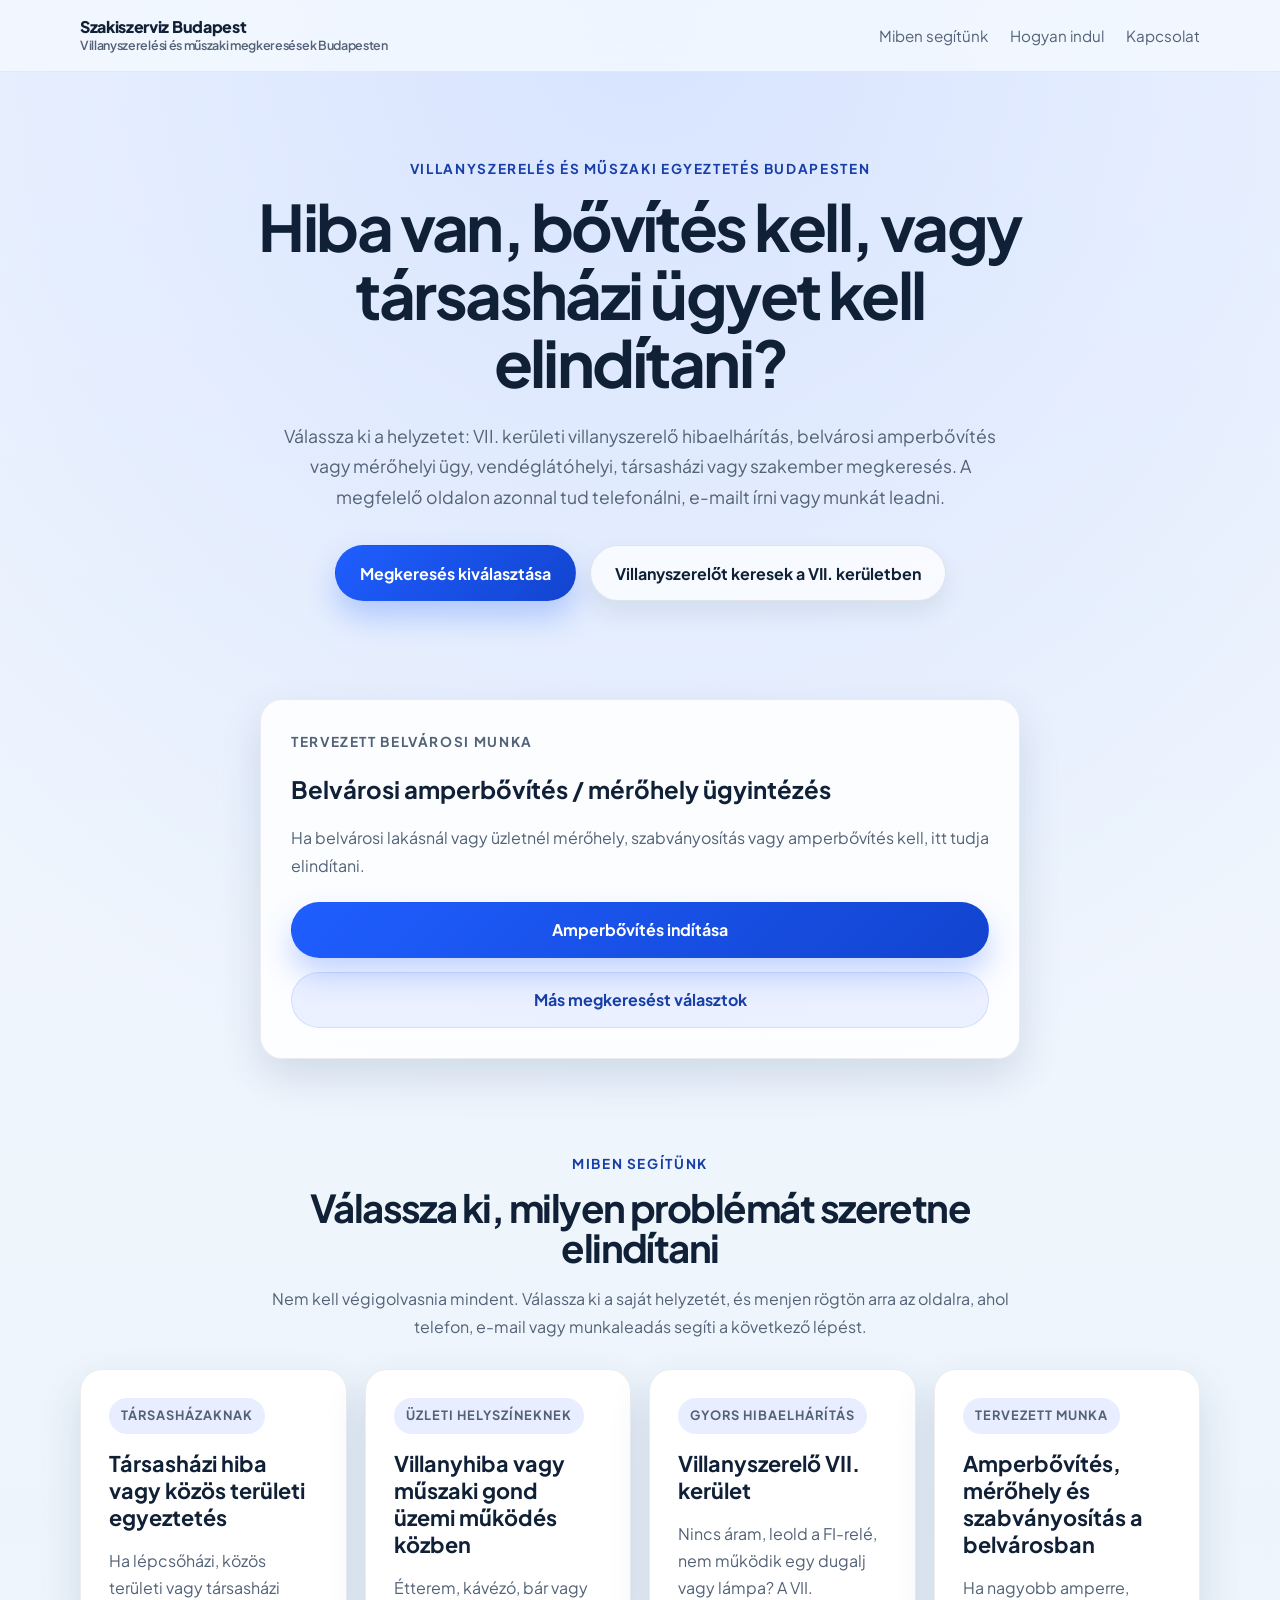
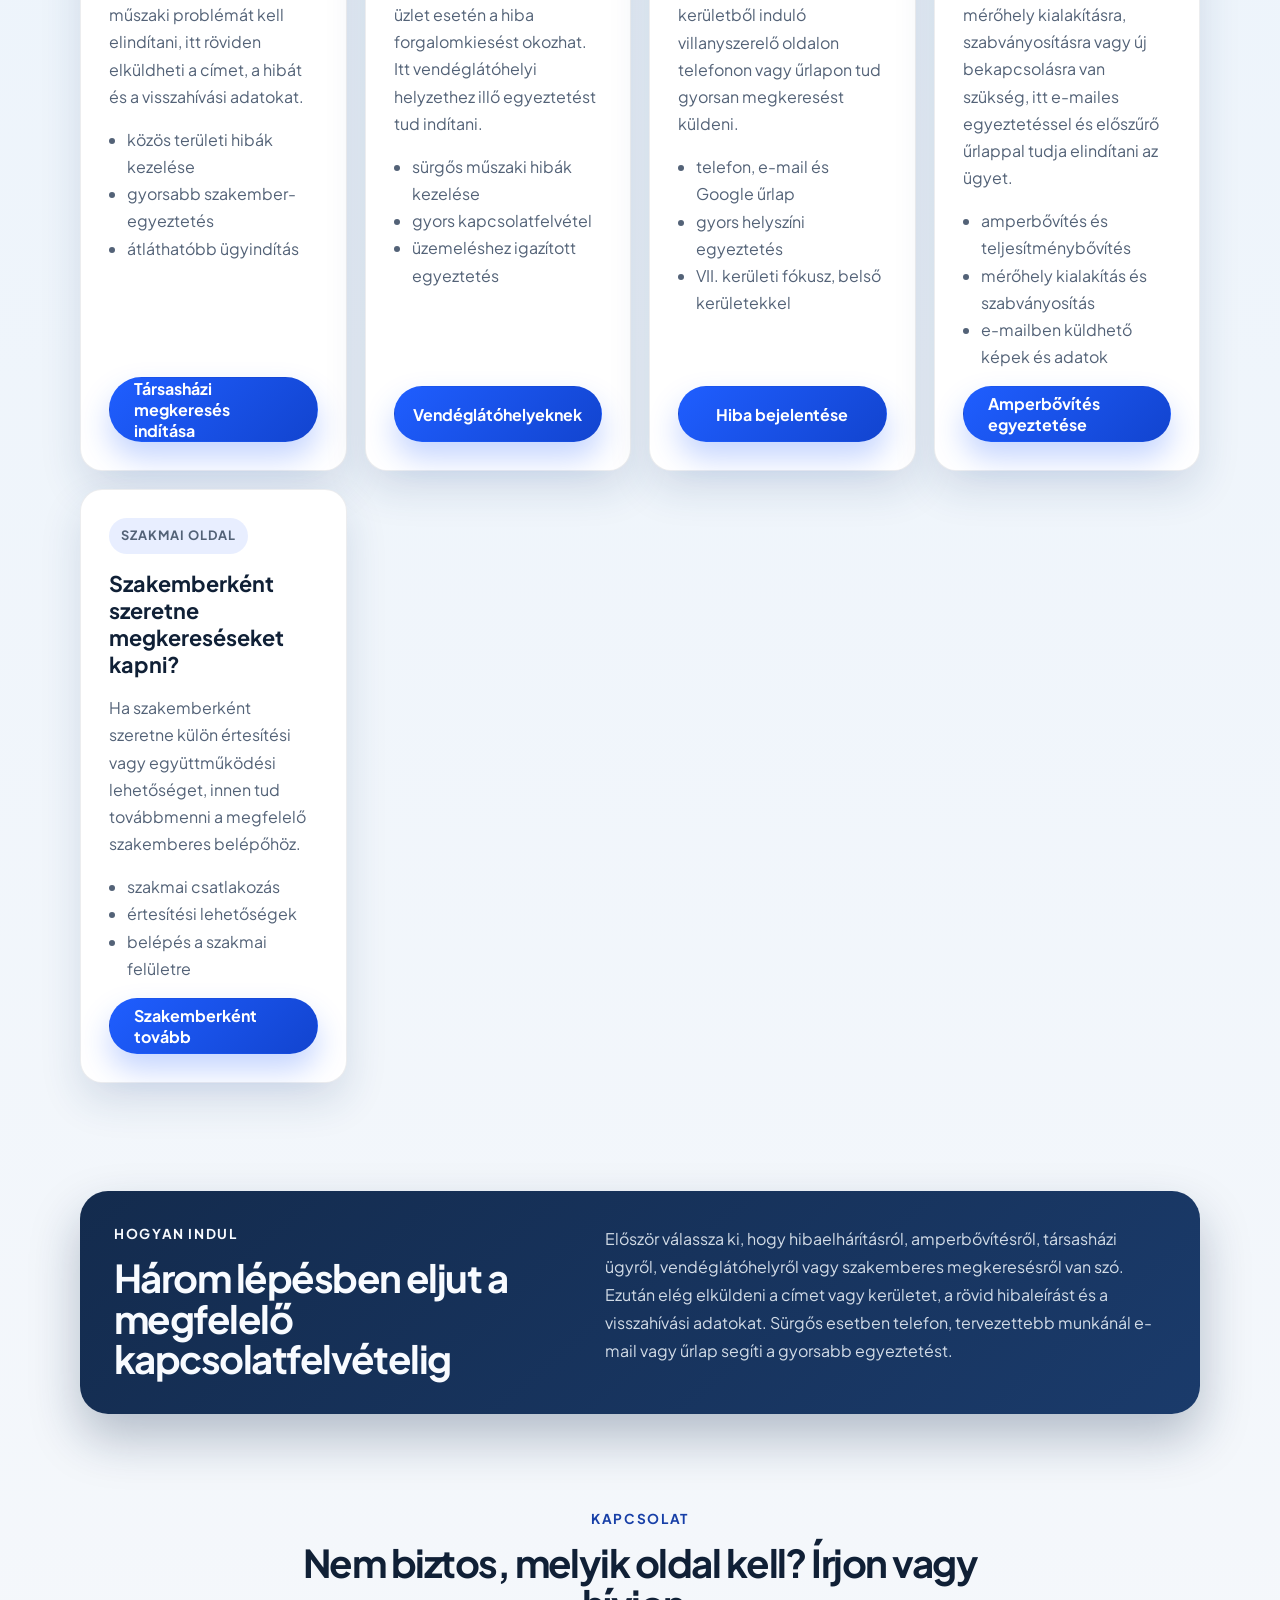
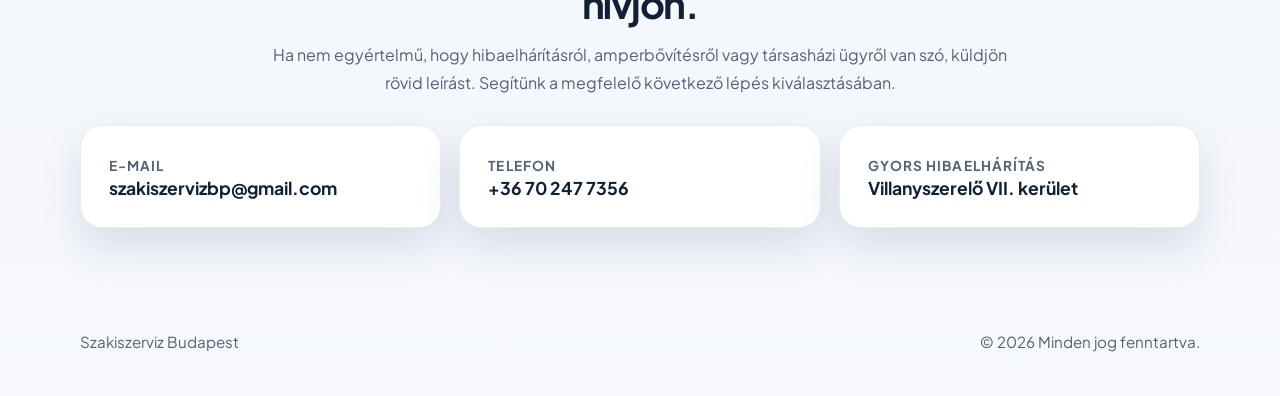
==== commit b0073f3c: "Főoldali amperbővítés CTA publikálása" ====
--- a/index.html
+++ b/index.html
@@ -3,8 +3,8 @@
 <head>
   <meta charset="UTF-8">
   <meta name="viewport" content="width=device-width, initial-scale=1.0">
-  <title>Szakiszerviz Budapest | Gyorsabb műszaki ügyintézés</title>
-  <meta name="description" content="Társasházaknak, vendéglátóhelyeknek, szakembereknek és külön VII. kerületi villanyszerelő landing oldal felé vezető központi belépőpont.">
+  <title>Szakiszerviz Budapest | Villanyszerelés és műszaki megkeresések Budapesten</title>
+  <meta name="description" content="Villanyszerelési hiba, amperbővítés, társasházi vagy vendéglátóhelyi műszaki megkeresés Budapesten. Válassza ki a helyzetet, és lépjen kapcsolatba gyorsan.">
   <link rel="icon" href="/favicon.svg" type="image/svg+xml">
   <link rel="preconnect" href="https://fonts.googleapis.com">
   <link rel="preconnect" href="https://fonts.gstatic.com" crossorigin>
@@ -19,12 +19,12 @@
         <a class="brand" href="#hero">
           <span class="brand-copy">
             <span class="brand-name">Szakiszerviz Budapest</span>
-            <span class="brand-subtitle">Központi belépőoldal műszaki és hibaelhárítási útvonalakhoz</span>
+            <span class="brand-subtitle">Villanyszerelési és műszaki megkeresések Budapesten</span>
           </span>
         </a>
         <nav class="header-nav" aria-label="Fő navigáció">
-          <a href="#utvonalak">Belépési pontok</a>
-          <a href="#mukodes">Működés</a>
+          <a href="#utvonalak">Miben segítünk</a>
+          <a href="#mukodes">Hogyan indul</a>
           <a href="#kapcsolat">Kapcsolat</a>
         </nav>
       </div>
@@ -33,53 +33,71 @@
     <main>
       <section class="hero" id="hero">
         <div class="container hero-inner">
-          <p class="eyebrow">Gyorsabb kapcsolatfelvétel és egyszerűbb egyeztetés</p>
-          <h1>Gyorsabb műszaki ügyintézés, célzott belépéssel</h1>
+          <p class="eyebrow">Villanyszerelés és műszaki egyeztetés Budapesten</p>
+          <h1>Hiba van, bővítés kell, vagy társasházi ügyet kell elindítani?</h1>
           <p class="hero-copy">
-            Társasházaknak, vendéglátóhelyeknek és szakembereknek külön útvonalon segítünk,
-            miközben külön kiemelt landing készült a VII. kerületi villanyszerelési hibaelhárításra is.
+            Válassza ki a helyzetet: VII. kerületi villanyszerelő hibaelhárítás, belvárosi amperbővítés
+            vagy mérőhelyi ügy, vendéglátóhelyi, társasházi vagy szakember megkeresés. A megfelelő oldalon
+            azonnal tud telefonálni, e-mailt írni vagy munkát leadni.
           </p>
 
           <div class="hero-actions">
-            <a class="button button-primary" href="#utvonalak">Kiválasztom a területemet</a>
-            <a class="button button-secondary" data-link="villanyszereloVii" href="/villanyszerelo-vii/">VII. kerületi villanyszerelő landing</a>
-          </div>
+            <a class="button button-primary" href="#utvonalak">Megkeresés kiválasztása</a>
+            <a class="button button-secondary" data-link="villanyszereloVii" href="/villanyszerelo-vii/">Villanyszerelőt keresek a VII. kerületben</a>
+          </div>
+        </div>
+      </section>
+
+      <section class="section" id="amperbovites-kiemelt">
+        <div class="container">
+          <aside class="cta-panel cta-panel-strong">
+            <p class="section-label">Tervezett belvárosi munka</p>
+            <h2>Belvárosi amperbővítés / mérőhely ügyintézés</h2>
+            <p>
+              Ha belvárosi lakásnál vagy üzletnél mérőhely, szabványosítás vagy amperbővítés kell,
+              itt tudja elindítani.
+            </p>
+            <div class="button-row">
+              <a class="button button-primary" data-link="amperbovitesBelvaros" href="/amperbovites-belvaros/">Amperbővítés indítása</a>
+              <a class="button button-ghost" href="#utvonalak">Más megkeresést választok</a>
+            </div>
+          </aside>
         </div>
       </section>
 
       <section class="section" id="utvonalak">
         <div class="container">
           <div class="section-heading">
-            <p class="section-label">Belépési pontok</p>
-            <h2>Válassza ki, melyik útvonalra szeretne továbblépni</h2>
+            <p class="section-label">Miben segítünk</p>
+            <h2>Válassza ki, milyen problémát szeretne elindítani</h2>
             <p class="section-lead">
-              A központi oldal nem egyetlen célcsoportnak szól. Innen külön, letisztult oldalakra
-              lehet továbblépni, hogy rögtön a megfelelő információ és kapcsolatfelvételi lehetőség legyen kéznél.
+              Nem kell végigolvasnia mindent. Válassza ki a saját helyzetét, és menjen rögtön arra az oldalra,
+              ahol telefon, e-mail vagy munkaleadás segíti a következő lépést.
             </p>
           </div>
 
           <div class="route-grid">
             <article class="route-card">
               <p class="route-tag">Társasházaknak</p>
-              <h3>Közösképviselőknek</h3>
-              <p>
-                Társasházi hibák, közös területek, gyors egyeztetés és egyszerűbb továbblépés
-                felméréshez vagy javításhoz.
+              <h3>Társasházi hiba vagy közös területi egyeztetés</h3>
+              <p>
+                Ha lépcsőházi, közös területi vagy társasházi műszaki problémát kell elindítani, itt röviden
+                elküldheti a címet, a hibát és a visszahívási adatokat.
               </p>
               <ul class="route-list">
                 <li>közös területi hibák kezelése</li>
                 <li>gyorsabb szakember-egyeztetés</li>
                 <li>átláthatóbb ügyindítás</li>
               </ul>
-              <a class="button button-primary" data-link="kozoskepviselok" href="/kozoskepviselok/">Közösképviselői oldal</a>
+              <a class="button button-primary" data-link="kozoskepviselok" href="/kozoskepviselok/">Társasházi megkeresés indítása</a>
             </article>
 
             <article class="route-card">
               <p class="route-tag">Üzleti helyszíneknek</p>
-              <h3>Vendéglátóhelyeknek</h3>
-              <p>
-                Olyan helyeknek, ahol fontos a gyors reagálás, a működés folyamatossága és a kiesések
-                csökkentése.
+              <h3>Villanyhiba vagy műszaki gond üzemi működés közben</h3>
+              <p>
+                Étterem, kávézó, bár vagy üzlet esetén a hiba forgalomkiesést okozhat. Itt vendéglátóhelyi
+                helyzethez illő egyeztetést tud indítani.
               </p>
               <ul class="route-list">
                 <li>sürgős műszaki hibák kezelése</li>
@@ -90,33 +108,48 @@
             </article>
 
             <article class="route-card">
-              <p class="route-tag">Kiemelt landing</p>
+              <p class="route-tag">Gyors hibaelhárítás</p>
               <h3>Villanyszerelő VII. kerület</h3>
               <p>
-                Erős konverziós oldal gyors villanyszerelési hibaelhárításhoz, vendéglátóhelyeknek,
-                RBN lakásoknak és magánszemélyeknek.
-              </p>
-              <ul class="route-list">
-                <li>telefon, e-mail és Google űrlap CTA</li>
-                <li>gyors helyszíni reagálás hangsúlyozva</li>
+                Nincs áram, leold a FI-relé, nem működik egy dugalj vagy lámpa? A VII. kerületből induló
+                villanyszerelő oldalon telefonon vagy űrlapon tud gyorsan megkeresést küldeni.
+              </p>
+              <ul class="route-list">
+                <li>telefon, e-mail és Google űrlap</li>
+                <li>gyors helyszíni egyeztetés</li>
                 <li>VII. kerületi fókusz, belső kerületekkel</li>
               </ul>
-              <a class="button button-primary" data-link="villanyszereloVii" href="/villanyszerelo-vii/">Landing megnyitása</a>
+              <a class="button button-primary" data-link="villanyszereloVii" href="/villanyszerelo-vii/">Hiba bejelentése</a>
+            </article>
+
+            <article class="route-card">
+              <p class="route-tag">Tervezett munka</p>
+              <h3>Amperbővítés, mérőhely és szabványosítás a belvárosban</h3>
+              <p>
+                Ha nagyobb amperre, mérőhely kialakításra, szabványosításra vagy új bekapcsolásra van szükség,
+                itt e-mailes egyeztetéssel és előszűrő űrlappal tudja elindítani az ügyet.
+              </p>
+              <ul class="route-list">
+                <li>amperbővítés és teljesítménybővítés</li>
+                <li>mérőhely kialakítás és szabványosítás</li>
+                <li>e-mailben küldhető képek és adatok</li>
+              </ul>
+              <a class="button button-primary" data-link="amperbovitesBelvaros" href="/amperbovites-belvaros/">Amperbővítés egyeztetése</a>
             </article>
 
             <article class="route-card">
               <p class="route-tag">Szakmai oldal</p>
-              <h3>Szakembereknek</h3>
-              <p>
-                Azoknak a szakembereknek, akik csatlakoznának, értesítéseket fogadnának, vagy a
-                szakmai belépési oldalt keresik.
+              <h3>Szakemberként szeretne megkereséseket kapni?</h3>
+              <p>
+                Ha szakemberként szeretne külön értesítési vagy együttműködési lehetőséget, innen tud továbbmenni
+                a megfelelő szakemberes belépőhöz.
               </p>
               <ul class="route-list">
                 <li>szakmai csatlakozás</li>
                 <li>értesítési lehetőségek</li>
                 <li>belépés a szakmai felületre</li>
               </ul>
-              <a class="button button-primary" data-link="szakemberek" href="/szakemberek/">Szakembereknek</a>
+              <a class="button button-primary" data-link="szakemberek" href="/szakemberek/">Szakemberként tovább</a>
             </article>
           </div>
         </div>
@@ -125,18 +158,17 @@
       <section class="section section-contrast" id="mukodes">
         <div class="container intro-grid">
           <div>
-            <p class="section-label">Működés</p>
-            <h2>A főoldal gyűjt, az aloldalak fókuszálnak</h2>
+            <p class="section-label">Hogyan indul</p>
+            <h2>Három lépésben eljut a megfelelő kapcsolatfelvételig</h2>
           </div>
           <div class="intro-copy">
             <p>
-              A központi oldal feladata, hogy minden látogatót a számára megfelelő irányba vezessen tovább.
-              Így a közösképviselők, a vendéglátóhelyek, a szakemberek és a VII. kerületi villanyszerelési
-              érdeklődők külön üzenettel találkoznak.
+              Először válassza ki, hogy hibaelhárításról, amperbővítésről, társasházi ügyről,
+              vendéglátóhelyről vagy szakemberes megkeresésről van szó.
             </p>
             <p>
-              Ez különösen hasznos akkor, ha külön kampány, külön Google űrlap vagy eltérő kapcsolatfelvételi
-              logika épül rá a későbbiekben.
+              Ezután elég elküldeni a címet vagy kerületet, a rövid hibaleírást és a visszahívási adatokat.
+              Sürgős esetben telefon, tervezettebb munkánál e-mail vagy űrlap segíti a gyorsabb egyeztetést.
             </p>
           </div>
         </div>
@@ -146,9 +178,10 @@
         <div class="container">
           <div class="section-heading">
             <p class="section-label">Kapcsolat</p>
-            <h2>Egyszerű kapcsolatfelvétel</h2>
+            <h2>Nem biztos, melyik oldal kell? Írjon vagy hívjon.</h2>
             <p class="section-lead">
-              Ha még nem biztos benne, melyik útvonal a megfelelő, közvetlenül is felveheti a kapcsolatot.
+              Ha nem egyértelmű, hogy hibaelhárításról, amperbővítésről vagy társasházi ügyről van szó,
+              küldjön rövid leírást. Segítünk a megfelelő következő lépés kiválasztásában.
             </p>
           </div>
 
@@ -162,7 +195,7 @@
               <a href="tel:+36702477356">+36 70 247 7356</a>
             </article>
             <article class="contact-card">
-              <p class="contact-label">Kiemelt landing</p>
+              <p class="contact-label">Gyors hibaelhárítás</p>
               <a data-link="villanyszereloVii" href="/villanyszerelo-vii/">Villanyszerelő VII. kerület</a>
             </article>
           </div>
--- a/assets/css/style.css
+++ b/assets/css/style.css
@@ -770,6 +770,30 @@
   margin-top: 12px;
 }
 
+.supplemental-services-grid {
+  align-items: stretch;
+}
+
+.supplemental-service-card {
+  display: flex;
+  flex-direction: column;
+  gap: 18px;
+  box-shadow: var(--shadow-soft);
+}
+
+.supplemental-service-card p {
+  margin: 0;
+}
+
+.supplemental-service-card .button {
+  margin-top: auto;
+  align-self: flex-start;
+  max-width: 100%;
+  text-align: center;
+  line-height: 1.35;
+  white-space: normal;
+}
+
 .service-item {
   position: relative;
   min-height: 100%;
@@ -1049,6 +1073,10 @@
     width: 100%;
   }
 
+  .supplemental-service-card .button {
+    align-self: stretch;
+  }
+
   .feature-card,
   .contact-card,
   .intro-grid,
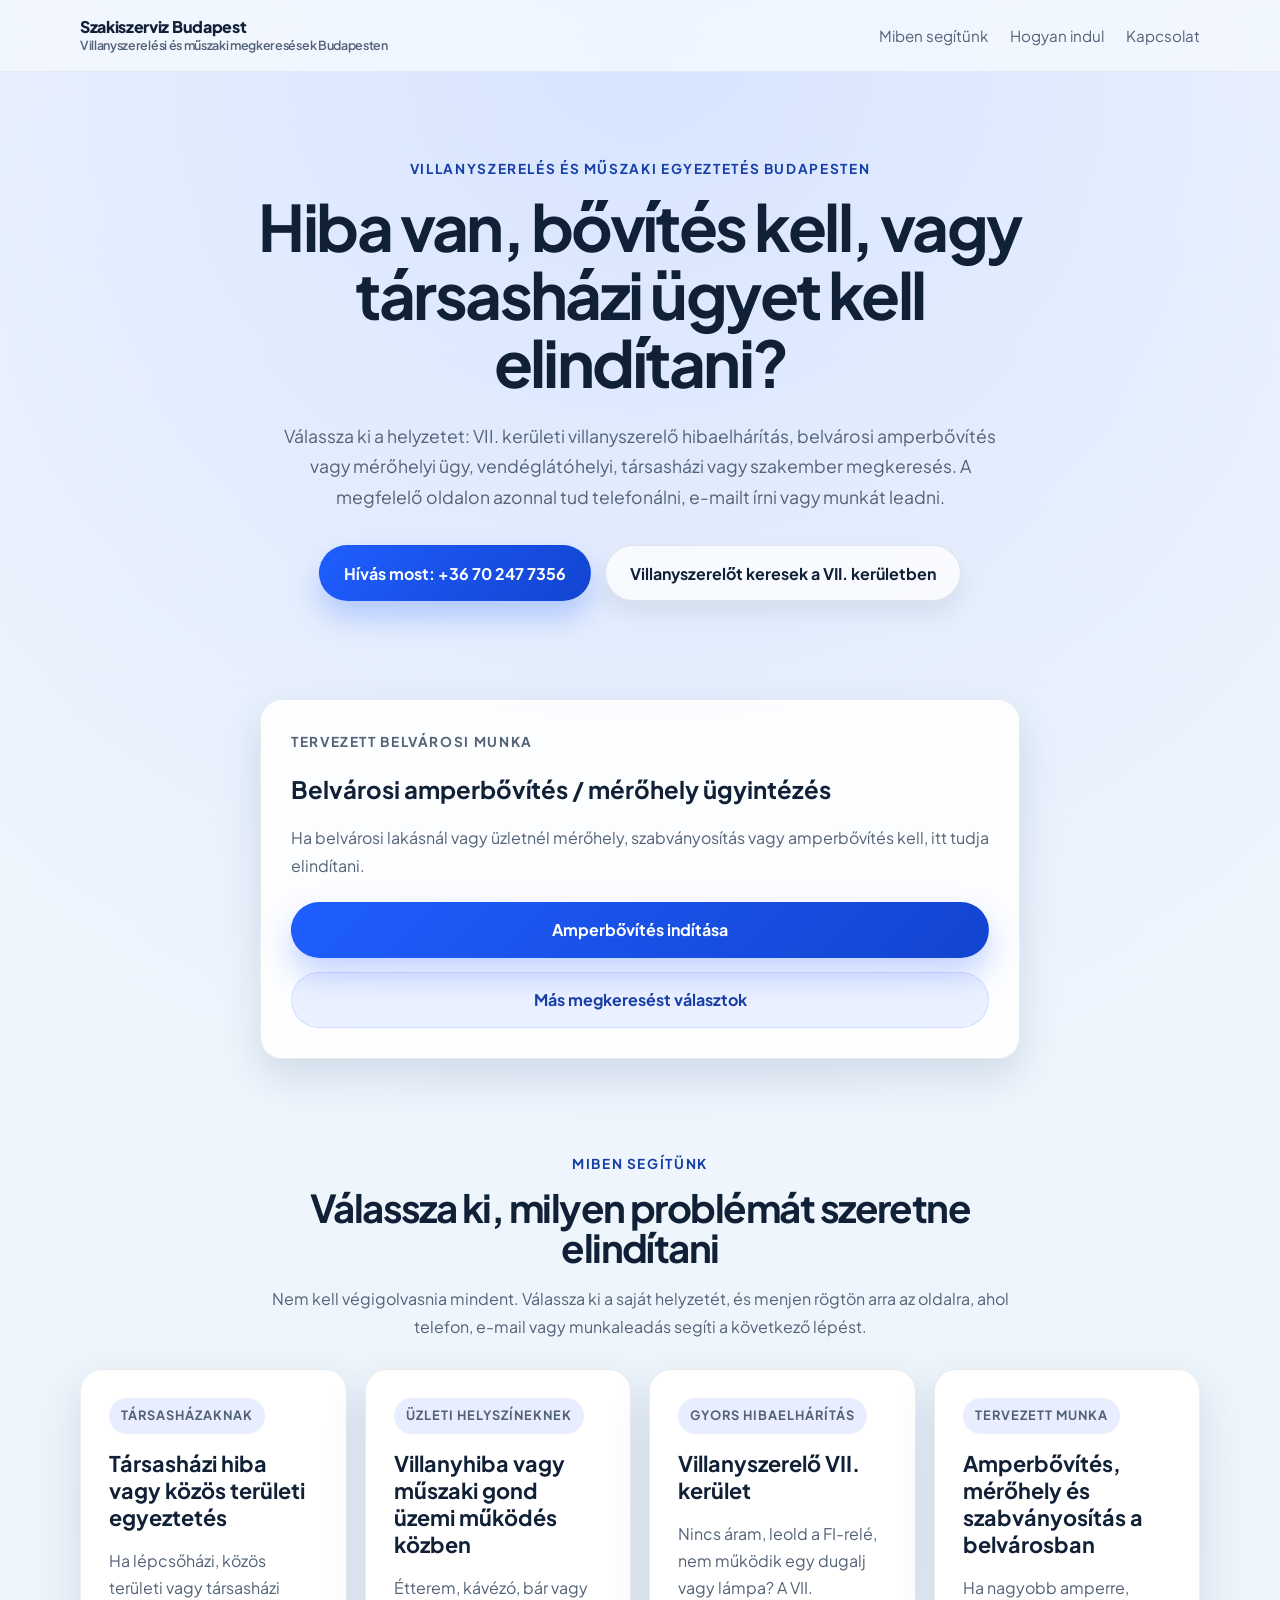
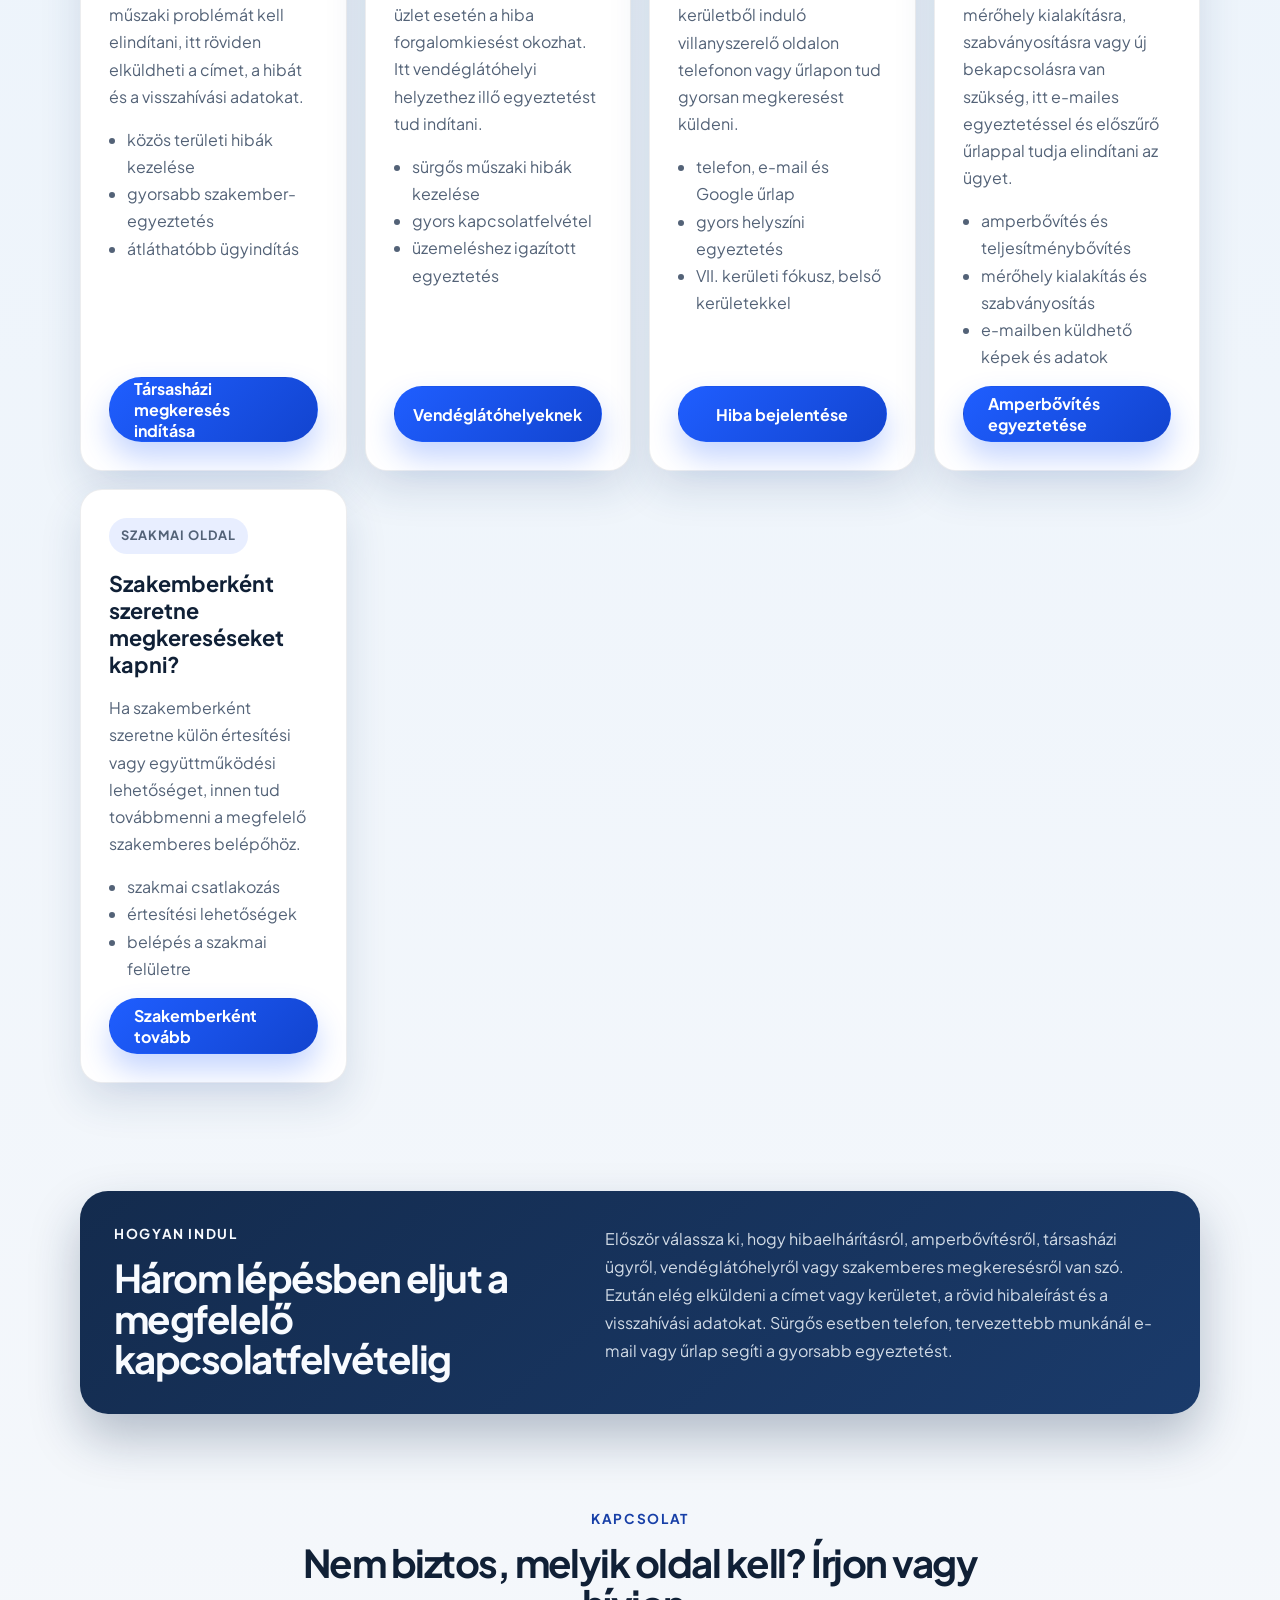
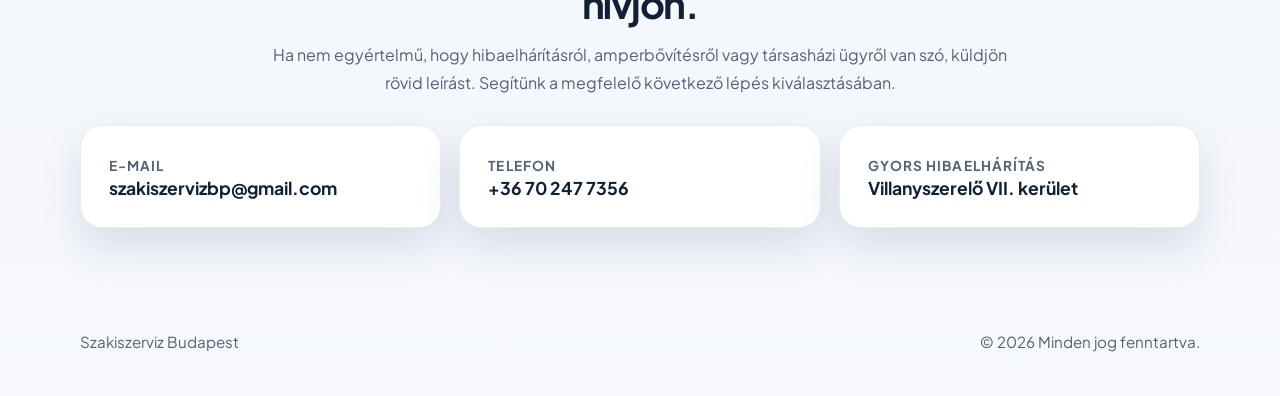
==== commit a7f6a88d: "SEO AEO phone CTA updates on homepage" ====
--- a/index.html
+++ b/index.html
@@ -3,13 +3,32 @@
 <head>
   <meta charset="UTF-8">
   <meta name="viewport" content="width=device-width, initial-scale=1.0">
-  <title>Szakiszerviz Budapest | Villanyszerelés és műszaki megkeresések Budapesten</title>
-  <meta name="description" content="Villanyszerelési hiba, amperbővítés, társasházi vagy vendéglátóhelyi műszaki megkeresés Budapesten. Válassza ki a helyzetet, és lépjen kapcsolatba gyorsan.">
+  <title>Szakiszerviz Budapest | Villanyszerelő VII. kerület, hibaelhárítás, amperbővítés</title>
+  <meta name="description" content="Villanyszerelés, elektromos hibaelhárítás, FI-relé hiba, dugalj, kapcsoló, világítás, amperbővítés és mérőhely ügyintézés Budapesten. Telefon: +36 70 247 7356.">
   <link rel="icon" href="/favicon.svg" type="image/svg+xml">
   <link rel="preconnect" href="https://fonts.googleapis.com">
   <link rel="preconnect" href="https://fonts.gstatic.com" crossorigin>
   <link href="https://fonts.googleapis.com/css2?family=Plus+Jakarta+Sans:wght@400;500;600;700;800&display=swap" rel="stylesheet">
   <link rel="stylesheet" href="/assets/css/style.css">
+  <script type="application/ld+json">
+    {
+      "@context": "https://schema.org",
+      "@type": "Electrician",
+      "name": "Szakiszerviz Budapest – Borsi Imre villanyszerelő",
+      "telephone": "+36702477356",
+      "email": "elektromosugyintezes@gmail.com",
+      "url": "https://borsiimre60.github.io/villanyszerelo-vii/",
+      "areaServed": [
+        "Budapest VII. kerület",
+        "Budapest VI. kerület",
+        "Budapest V. kerület",
+        "Budapest VIII. kerület",
+        "Budapest XIII. kerület"
+      ],
+      "description": "Villanyszerelés, elektromos hibaelhárítás, FI-relé hibák, kismegszakító-problémák, dugalj, kapcsoló, lámpa javítás, amperbővítés és mérőhely ügyintézés Budapesten.",
+      "priceRange": "$$"
+    }
+  </script>
   <script defer src="/assets/js/main.js"></script>
 </head>
 <body>
@@ -42,7 +61,7 @@
           </p>
 
           <div class="hero-actions">
-            <a class="button button-primary" href="#utvonalak">Megkeresés kiválasztása</a>
+            <a class="button button-primary" href="tel:+36702477356" data-track-event="phone_click" data-track-section="hero" data-track-target-type="phone">Hívás most: +36 70 247 7356</a>
             <a class="button button-secondary" data-link="villanyszereloVii" href="/villanyszerelo-vii/">Villanyszerelőt keresek a VII. kerületben</a>
           </div>
         </div>
@@ -192,7 +211,7 @@
             </article>
             <article class="contact-card">
               <p class="contact-label">Telefon</p>
-              <a href="tel:+36702477356">+36 70 247 7356</a>
+              <a href="tel:+36702477356" data-track-event="phone_click" data-track-section="contact" data-track-target-type="phone">+36 70 247 7356</a>
             </article>
             <article class="contact-card">
               <p class="contact-label">Gyors hibaelhárítás</p>
